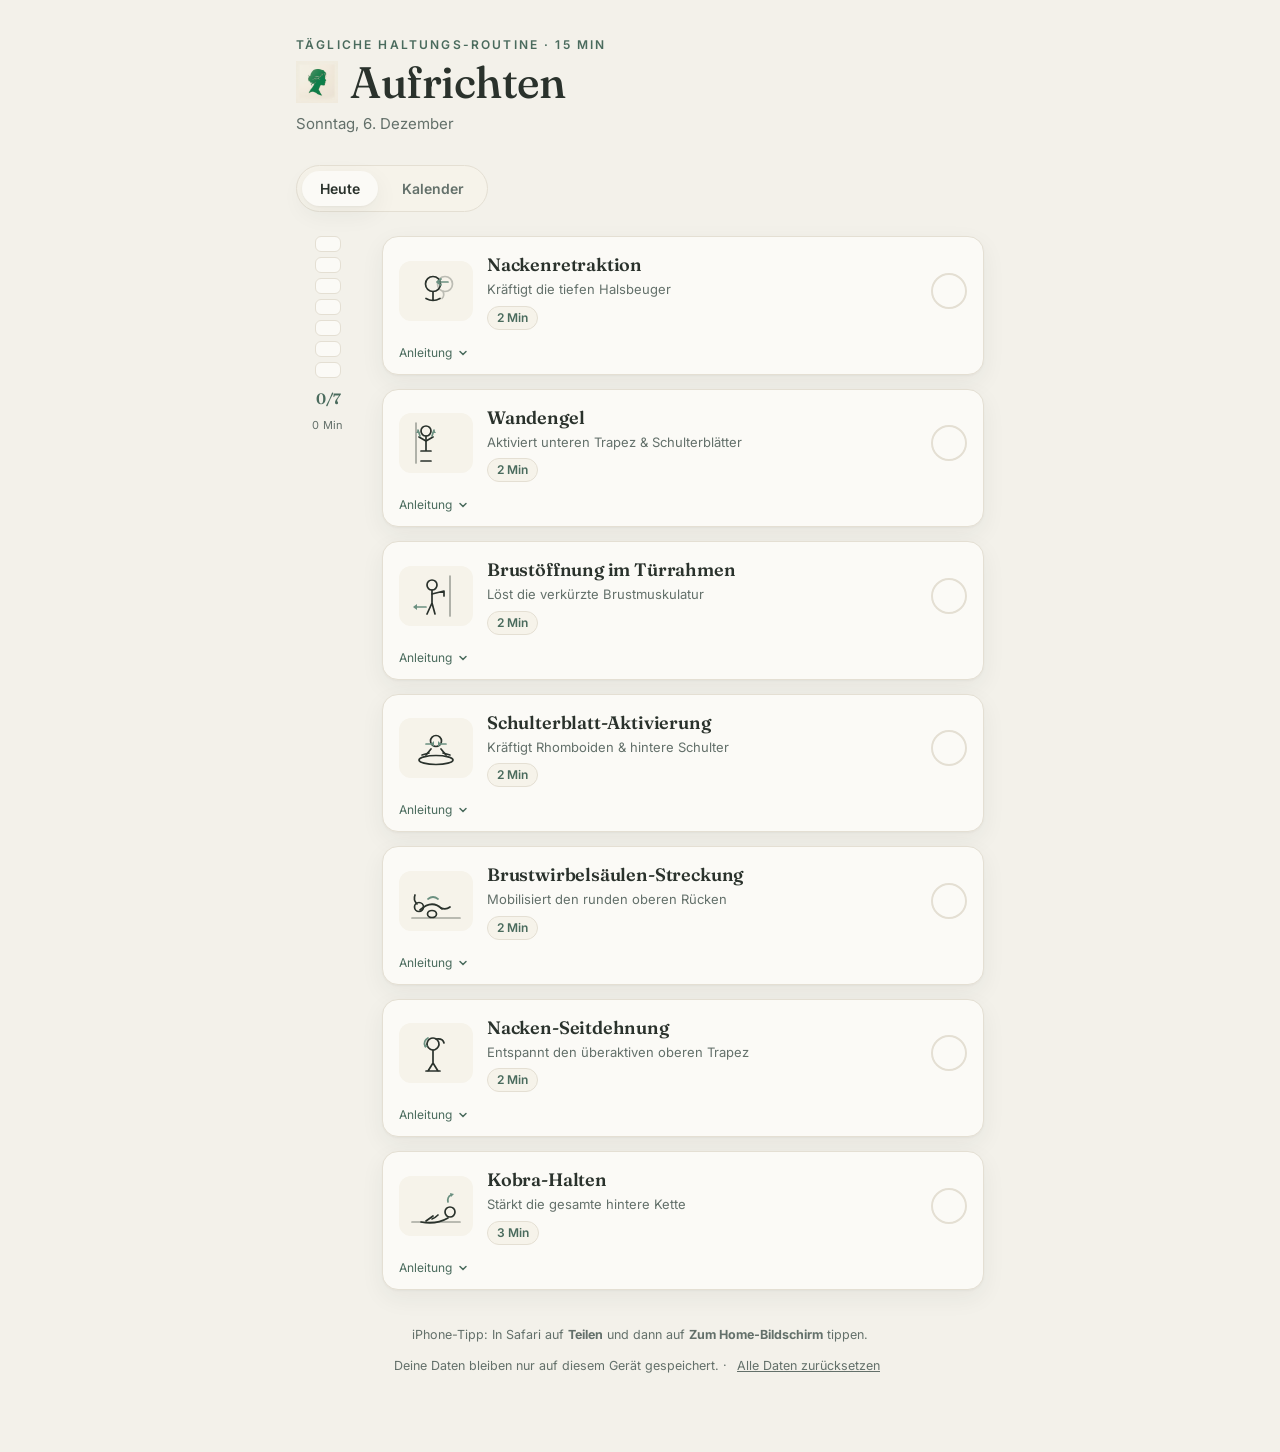
==== index.html @ 33faf6f3 "Remove treatment disclaimer container" ====
<!doctype html>
<html lang="de">
<head>
<meta charset="utf-8" />
<meta name="viewport" content="width=device-width, initial-scale=1, viewport-fit=cover" />
<meta name="theme-color" content="#F3F1EA" />
<meta name="description" content="Eine ruhige tägliche Routine für mehr Haltungsbewusstsein – direkt im Browser und mit lokal gespeichertem Fortschritt." />
<meta name="format-detection" content="telephone=no" />
<meta name="mobile-web-app-capable" content="yes" />
<meta name="apple-mobile-web-app-capable" content="yes" />
<meta name="apple-mobile-web-app-status-bar-style" content="default" />
<meta name="apple-mobile-web-app-title" content="Aufrichten" />
<link rel="apple-touch-icon" sizes="180x180" href="/assets/apple-touch-icon.png" />
<link rel="icon" type="image/png" href="/assets/icon-512.png" />
<link rel="manifest" href="/manifest.webmanifest" />
<title>Aufrichten – Tägliche Haltungs-Routine</title>
<link rel="preconnect" href="https://fonts.googleapis.com">
<link rel="preconnect" href="https://fonts.gstatic.com" crossorigin>
<link href="https://fonts.googleapis.com/css2?family=Fraunces:opsz,wght@9..144,400;9..144,500;9..144,600&family=Inter:wght@400;500;600&display=swap" rel="stylesheet">
<style>
  :root{
    --bg:#F3F1EA;
    --surface:#FBFAF6;
    --surface-2:#F6F3EA;
    --ink:#2A322C;
    --ink-soft:#63706A;
    --line:#E4DFD3;
    --track:#E9E5DA;
    --sage:#6B9080;
    --sage-deep:#4A6B5D;
    --green:#4FA46B;
    --green-soft:#DCECDE;
    --amber:#D99436;
    --amber-soft:#F6E6CE;
    --radius:16px;
    --shadow:0 1px 2px rgba(42,50,44,.04), 0 8px 24px rgba(42,50,44,.06);
  }
  *{box-sizing:border-box}
  html{-webkit-text-size-adjust:100%;text-size-adjust:100%}
  html,body{margin:0;padding:0;overflow-x:hidden}
  body{
    background:var(--bg);
    color:var(--ink);
    font-family:"Inter",system-ui,-apple-system,Segoe UI,Roboto,sans-serif;
    line-height:1.5;
    -webkit-font-smoothing:antialiased;
    -webkit-tap-highlight-color:transparent;
    padding:env(safe-area-inset-top) 0 calc(64px + env(safe-area-inset-bottom));
  }
  button{touch-action:manipulation;-webkit-tap-highlight-color:transparent}
  .wrap{max-width:720px;margin:0 auto;
    padding-left:max(16px, env(safe-area-inset-left));
    padding-right:max(16px, env(safe-area-inset-right))}

  /* Header */
  header{padding:36px 0 8px}
  .brand{display:flex;align-items:center;gap:12px}
  .brand-head{width:42px;height:42px;flex:0 0 auto}
  .eyebrow{
    font-size:12px;letter-spacing:.18em;text-transform:uppercase;
    color:var(--sage-deep);font-weight:600;margin:0 0 6px
  }
  h1{
    font-family:"Fraunces",Georgia,serif;
    font-weight:500;font-size:clamp(30px,6vw,44px);
    line-height:1.02;margin:0;letter-spacing:-.01em
  }
  .today-date{color:var(--ink-soft);margin:8px 0 0;font-size:15px;text-transform:capitalize}

  /* Tabs */
  .tabs{display:flex;gap:6px;margin:22px 0 24px;background:var(--surface-2);
    border:1px solid var(--line);border-radius:999px;padding:5px;width:fit-content}
  .tab{
    border:0;background:transparent;cursor:pointer;
    font-family:inherit;font-size:14px;font-weight:600;color:var(--ink-soft);
    padding:9px 18px;border-radius:999px;transition:background .18s,color .18s
  }
  .tab[aria-selected="true"]{background:var(--surface);color:var(--ink);box-shadow:var(--shadow)}
  .tab:focus-visible{outline:2px solid var(--sage);outline-offset:2px}

  /* ---- Today view ---- */
  .today-grid{display:grid;grid-template-columns:64px 1fr;gap:22px;align-items:start}
  @media(max-width:520px){.today-grid{grid-template-columns:48px 1fr;gap:14px}}

  /* Signature: the spine */
  .spine-col{position:sticky;top:16px;display:flex;flex-direction:column;align-items:center;gap:6px}
  .spine{display:flex;flex-direction:column-reverse;gap:5px}
  .vert{
    width:26px;height:16px;border-radius:6px;
    background:var(--surface);border:1.5px solid var(--line);
    transition:background .3s ease,border-color .3s ease,transform .2s ease
  }
  @media(max-width:520px){.vert{width:20px;height:13px}}
  .vert.on{background:var(--green);border-color:var(--green);transform:scaleX(1.06)}
  .spine-count{font-family:"Fraunces",serif;font-size:15px;color:var(--sage-deep);margin-top:4px;font-weight:600}
  .spine-min{font-size:11px;color:var(--ink-soft);letter-spacing:.02em}

  /* Exercise cards */
  .cards{display:flex;flex-direction:column;gap:14px}
  .card{
    background:var(--surface);border:1px solid var(--line);border-radius:var(--radius);
    box-shadow:var(--shadow);overflow:hidden;transition:border-color .2s,box-shadow .2s
  }
  .card.done{border-color:var(--green);background:linear-gradient(0deg,var(--green-soft),var(--surface) 60%)}
  .card-head{display:flex;gap:14px;align-items:center;padding:14px 16px;cursor:pointer}
  .illo{flex:0 0 auto;width:74px;height:60px;border-radius:12px;background:var(--surface-2);
    display:flex;align-items:center;justify-content:center;padding:6px}
  .illo svg{width:100%;height:100%}
  .card.done .illo{background:#EAF4EC}
  .titles{flex:1 1 auto;min-width:0}
  .ex-name{font-family:"Fraunces",serif;font-weight:600;font-size:18px;margin:0;letter-spacing:-.01em}
  .ex-cue{color:var(--ink-soft);font-size:13px;margin:2px 0 0}
  .ex-dur{display:inline-block;font-size:12px;font-weight:600;color:var(--sage-deep);
    background:var(--surface-2);border:1px solid var(--line);border-radius:999px;padding:2px 9px;margin-top:6px}

  /* Check button */
  .check{
    flex:0 0 auto;width:36px;height:36px;border-radius:50%;
    border:2px solid var(--line);background:var(--surface);cursor:pointer;
    display:flex;align-items:center;justify-content:center;transition:all .18s
  }
  .check:active{transform:scale(.92)}
  .check svg{width:18px;height:18px;stroke:var(--surface);opacity:0;transition:opacity .18s}
  .card.done .check{background:var(--green);border-color:var(--green)}
  .card.done .check svg{opacity:1}
  .check:focus-visible{outline:2px solid var(--sage);outline-offset:3px}

  /* Expandable detail */
  .detail{max-height:0;overflow:hidden;transition:max-height .35s ease}
  .card.open .detail{max-height:640px}
  .steps{margin:0;padding:2px 18px 18px 18px;border-top:1px dashed var(--line)}
  .steps ol{margin:12px 0 0;padding-left:20px;color:var(--ink);font-size:14.5px}
  .steps li{margin:0 0 7px}
  .expand-hint{font-size:12px;color:var(--sage-deep);padding:0 16px 12px;display:flex;align-items:center;gap:5px;cursor:pointer}
  .chev{transition:transform .25s}
  .card.open .chev{transform:rotate(180deg)}

  /* Done banner */
  .done-banner{
    margin-top:22px;text-align:center;padding:22px;border-radius:var(--radius);
    background:var(--green-soft);border:1px solid var(--green);color:var(--sage-deep);
    font-family:"Fraunces",serif;font-size:19px;display:none
  }
  .done-banner.show{display:block}

  /* ---- Calendar ---- */
  .cal-head{display:flex;align-items:center;justify-content:space-between;margin-bottom:16px}
  .cal-title{font-family:"Fraunces",serif;font-size:22px;font-weight:600;text-transform:capitalize}
  .nav-btn{width:40px;height:40px;border-radius:12px;border:1px solid var(--line);background:var(--surface);
    cursor:pointer;font-size:18px;color:var(--ink);display:flex;align-items:center;justify-content:center;transition:background .15s}
  .nav-btn:hover{background:var(--surface-2)}
  .nav-btn:focus-visible{outline:2px solid var(--sage);outline-offset:2px}
  .weekdays,.days{display:grid;grid-template-columns:repeat(7,1fr);gap:7px}
  .weekdays{margin-bottom:7px}
  .wd{text-align:center;font-size:11px;font-weight:600;color:var(--ink-soft);letter-spacing:.04em;text-transform:uppercase}
  .day{aspect-ratio:1;border-radius:12px;border:1px solid var(--line);background:var(--surface);
    display:flex;flex-direction:column;align-items:center;justify-content:center;gap:3px;position:relative}
  .day.empty{border:0;background:transparent}
  .ring{width:58%;max-width:46px;min-width:30px;aspect-ratio:1;border-radius:50%;
    background:conic-gradient(var(--fill,transparent) calc(var(--frac,0)*1turn), var(--track) 0);
    display:flex;align-items:center;justify-content:center;position:relative;transition:background .4s ease}
  .ring::before{content:"";position:absolute;inset:3.5px;border-radius:50%;background:var(--surface)}
  .ring .num{position:relative;z-index:1;font-size:13px;font-weight:600;line-height:1}
  .day .mins{font-size:9px;color:var(--ink-soft);line-height:1}
  .day.today{outline:2px solid var(--sage);outline-offset:1px}
  .day.future .num{color:#C4C0B4}

  /* Stats */
  .stats{display:grid;grid-template-columns:repeat(3,1fr);gap:12px;margin-top:22px}
  .stat{background:var(--surface);border:1px solid var(--line);border-radius:var(--radius);padding:16px;text-align:center;box-shadow:var(--shadow)}
  .stat .big{font-family:"Fraunces",serif;font-size:28px;font-weight:600;line-height:1}
  .stat .lbl{font-size:12px;color:var(--ink-soft);margin-top:5px}
  .legend{display:flex;gap:18px;justify-content:center;margin-top:20px;flex-wrap:wrap;font-size:12.5px;color:var(--ink-soft)}
  .legend span{display:inline-flex;align-items:center;gap:6px}
  .dot{width:12px;height:12px;border-radius:4px;border:1px solid}
  .legend .ms-mark{width:6px;height:6px;border-radius:50%;background:var(--sage-deep);border:0}
  .legend .lring{width:16px;height:16px;border-radius:50%;position:relative;
    background:conic-gradient(var(--fill,transparent) calc(var(--frac,0)*1turn), var(--track) 0)}
  .legend .lring::before{content:"";position:absolute;inset:2.5px;border-radius:50%;background:var(--bg)}

  /* Milestone marker inside a calendar cell */
  .day .ms-dot{position:absolute;top:5px;right:6px;
    width:5px;height:5px;border-radius:50%;background:var(--sage-deep);z-index:2}

  /* Milestone list */
  .ms-wrap{margin-top:28px}
  .ms-title{font-family:"Fraunces",serif;font-size:16px;font-weight:600;letter-spacing:-.01em}
  .ms-sub{font-size:12px;color:var(--ink-soft);margin:2px 0 14px}
  .ms-list{display:flex;flex-direction:column;gap:0}
  .ms-row{display:grid;grid-template-columns:74px 1fr auto;align-items:baseline;gap:12px;
    padding:11px 4px;border-top:1px solid var(--line);font-size:13.5px}
  .ms-row:last-child{border-bottom:1px solid var(--line)}
  .ms-when{font-weight:600;color:var(--sage-deep);font-size:12.5px}
  .ms-label{color:var(--ink)}
  .ms-desc{display:block;color:var(--ink-soft);font-size:12px;margin-top:1px}
  .ms-status{font-size:12px;color:var(--ink-soft);white-space:nowrap}
  .ms-row.reached{opacity:.62}
  .ms-row.reached .ms-status{color:var(--sage-deep)}
  .ms-row.next{background:var(--surface);border-radius:10px;border-top-color:transparent;
    box-shadow:inset 3px 0 0 var(--sage)}
  .ms-row.next + .ms-row{border-top-color:var(--line)}

  /* Footer / reset */
  .foot{margin-top:36px;text-align:center;color:var(--ink-soft);font-size:12.5px}
  .foot-note{max-width:560px;margin:10px auto 0}
  .reset{background:none;border:0;color:var(--ink-soft);text-decoration:underline;cursor:pointer;font-size:12.5px;font-family:inherit}
  .warn{background:var(--amber-soft);border:1px solid var(--amber);color:#8a5a12;padding:12px 16px;border-radius:12px;margin:16px 0;font-size:13.5px;display:none}
  .warn.show{display:block}

  .hidden{display:none}

  /* ---- Phone tuning ---- */
  @media(max-width:600px){
    header{padding:22px 0 4px}
    h1{font-size:34px}
    .brand-head{width:36px;height:36px}
    .tabs{width:100%;margin:18px 0 20px}
    .tab{flex:1 1 0;text-align:center;padding:12px 0;font-size:15px}
    .today-grid{gap:12px}
    .card-head{padding:12px 12px;gap:11px}
    .illo{width:58px;height:52px}
    .ex-name{font-size:16.5px}
    .ex-cue{font-size:12.5px}
    .check{width:40px;height:40px}
    .expand-hint{padding:0 12px 12px}
    .steps{padding:2px 14px 16px 14px}
    .weekdays,.days{gap:5px}
    .wd{font-size:10px}
    .ring .num{font-size:12px}
    .day .mins{font-size:8.5px}
    .cal-title{font-size:19px}
    .nav-btn{width:44px;height:44px}
    .stats{gap:8px}
    .stat{padding:14px 6px}
    .stat .big{font-size:24px}
    .legend{gap:12px 16px;font-size:12px}
    .ms-row{grid-template-columns:60px 1fr auto;gap:8px}
    .ms-when{font-size:12px}
  }

  @media(prefers-reduced-motion:reduce){*{transition:none!important}}
</style>
</head>
<body>
<div class="wrap">
  <header>
    <p class="eyebrow">Tägliche Haltungs-Routine · 15 Min</p>
    <div class="brand"><img class="brand-head" src="/assets/logo-green-head.png" alt="" aria-hidden="true" /><h1>Aufrichten</h1></div>
    <p class="today-date" id="todayDate"></p>
  </header>

  <div id="storageWarn" class="warn">
    Achtung: Dein Browser speichert gerade keine Daten (z.&nbsp;B. privater Modus).
    Deine Fortschritte gehen beim Schließen verloren.
  </div>

  <div class="tabs" role="tablist">
    <button class="tab" role="tab" id="tabToday" aria-selected="true" aria-controls="viewToday">Heute</button>
    <button class="tab" role="tab" id="tabCal" aria-selected="false" aria-controls="viewCal">Kalender</button>
  </div>

  <!-- TODAY -->
  <section id="viewToday" role="tabpanel" aria-labelledby="tabToday">
    <div class="today-grid">
      <div class="spine-col" aria-hidden="true">
        <div class="spine" id="spine"></div>
        <div class="spine-count" id="spineCount">0/7</div>
        <div class="spine-min" id="spineMin">0 Min</div>
      </div>
      <div class="cards" id="cards"></div>
    </div>
    <div class="done-banner" id="doneBanner">Geschafft – alle 7 Übungen erledigt. 🌿</div>
  </section>

  <!-- CALENDAR -->
  <section id="viewCal" role="tabpanel" aria-labelledby="tabCal" class="hidden">
    <div class="cal-head">
      <button class="nav-btn" id="prevMonth" aria-label="Vorheriger Monat">‹</button>
      <div class="cal-title" id="calTitle"></div>
      <button class="nav-btn" id="nextMonth" aria-label="Nächster Monat">›</button>
    </div>
    <div class="weekdays" id="weekdays"></div>
    <div class="days" id="days"></div>

    <div class="legend">
      <span><i class="lring" style="--frac:0"></i> Offen</span>
      <span><i class="lring" style="--frac:.55;--fill:#D4B058"></i> Teilweise</span>
      <span><i class="lring" style="--frac:1;--fill:#5DA16E"></i> Geschafft</span>
      <span><i class="ms-mark"></i> Meilenstein</span>
    </div>

    <div class="ms-wrap">
      <div class="ms-title">Meilensteine</div>
      <div class="ms-sub" id="msSub">Ab deinem ersten Übungstag</div>
      <div class="ms-list" id="msList"></div>
    </div>

    <div class="stats">
      <div class="stat"><div class="big" id="statStreak">0</div><div class="lbl">Tage-Streak</div></div>
      <div class="stat"><div class="big" id="statDays">0</div><div class="lbl">Aktive Tage</div></div>
      <div class="stat"><div class="big" id="statMin">0</div><div class="lbl">Minuten gesamt</div></div>
    </div>
  </section>

  <div class="foot">
    <p class="foot-note">iPhone-Tipp: In Safari auf <strong>Teilen</strong> und dann auf <strong>Zum Home-Bildschirm</strong> tippen.</p>
    <p>Deine Daten bleiben nur auf diesem Gerät gespeichert. ·
    <button class="reset" id="resetBtn">Alle Daten zurücksetzen</button></p>
  </div>
</div>

<script>
(function(){
  "use strict";

  /* ---------- SVG illustrations ---------- */
  const I = {
    line:'stroke="var(--ink)" fill="none" stroke-width="3.4" stroke-linecap="round" stroke-linejoin="round"',
    acc:'stroke="var(--sage)" fill="none" stroke-width="3.4" stroke-linecap="round" stroke-linejoin="round"',
    accF:'fill="var(--sage)"'
  };
  const svgs = {
    chin:`<svg viewBox="0 0 120 96">
      <g ${I.line} opacity="0.28">
        <circle cx="78" cy="34" r="15"/><path d="M74 49 q4 8 -2 14"/>
      </g>
      <g ${I.line}>
        <circle cx="54" cy="34" r="15"/>
        <path d="M54 49 v18 M40 63 q14 8 28 0"/>
      </g>
      <path ${I.acc} d="M84 30 h-20"/><path ${I.acc} d="M70 24 l-8 6 8 6"/>
    </svg>`,
    wall:`<svg viewBox="0 0 120 96">
      <line x1="20" y1="8" x2="20" y2="88" ${I.line} opacity="0.4"/>
      <g ${I.line}>
        <circle cx="40" cy="24" r="10"/>
        <path d="M40 34 v30 M30 84 h20 M30 64 h20"/>
        <path d="M40 44 l-14 -8 M40 44 l14 -8"/>
      </g>
      <path ${I.acc} d="M28 34 l-4 -12 M52 34 l4 -12"/>
      <path ${I.accF} d="M24 22 l-4 6 h8 z"/><path ${I.accF} d="M56 22 l4 6 h-8 z"/>
    </svg>`,
    chest:`<svg viewBox="0 0 120 96">
      <line x1="88" y1="8" x2="88" y2="88" ${I.line} opacity="0.4"/>
      <g ${I.line}>
        <circle cx="52" cy="26" r="10"/>
        <path d="M52 36 v26 M52 62 l-10 22 M52 62 l6 22"/>
        <path d="M52 44 l24 -6 M76 38 v10"/>
      </g>
      <path ${I.acc} d="M40 70 h-18"/><path ${I.accF} d="M22 64 l-8 6 8 6 z"/>
    </svg>`,
    scap:`<svg viewBox="0 0 120 96">
      <g ${I.line}>
        <ellipse cx="60" cy="72" rx="34" ry="9"/>
        <circle cx="60" cy="34" r="11"/>
        <path d="M46 58 l-14 4 M74 58 l14 4"/>
        <path d="M50 50 l-10 12 M70 50 l10 12"/>
      </g>
      <path ${I.acc} d="M40 40 h14 M80 40 h-14"/>
      <path ${I.accF} d="M56 34 l-6 6 6 6 z"/><path ${I.accF} d="M64 34 l6 6 -6 6 z"/>
    </svg>`,
    tspine:`<svg viewBox="0 0 120 96">
      <line x1="12" y1="82" x2="108" y2="82" ${I.line} opacity="0.4"/>
      <ellipse cx="52" cy="74" rx="9" ry="7" ${I.line}/>
      <g ${I.line}>
        <path d="M28 66 q24 -22 44 -2"/>
        <circle cx="26" cy="60" r="9"/>
        <path d="M22 54 q-8 -8 -4 -18"/>
        <path d="M70 62 q10 4 18 -2"/>
      </g>
      <path ${I.acc} d="M44 44 q10 -8 20 0"/>
    </svg>`,
    trap:`<svg viewBox="0 0 120 96">
      <g ${I.line}>
        <circle cx="54" cy="30" r="12" transform="rotate(-18 54 30)"/>
        <path d="M54 42 v26 M40 84 h28 M54 68 l-10 16 M54 68 l10 16"/>
        <path d="M60 20 q14 -2 16 8"/>
      </g>
      <path ${I.acc} d="M44 18 q-10 6 -6 16"/>
      <path ${I.accF} d="M36 30 l2 8 6 -4 z"/>
    </svg>`,
    cobra:`<svg viewBox="0 0 120 96">
      <line x1="12" y1="80" x2="108" y2="80" ${I.line} opacity="0.4"/>
      <g ${I.line}>
        <path d="M30 80 q30 6 54 -8"/>
        <circle cx="88" cy="60" r="10"/>
        <path d="M52 74 q6 -2 12 -8"/>
        <path d="M40 78 l14 -10"/>
      </g>
      <path ${I.acc} d="M84 40 q-2 -10 6 -14"/>
      <path ${I.accF} d="M96 24 l-8 -2 2 8 z"/>
    </svg>`
  };

  /* ---------- Exercises ---------- */
  const EXERCISES = [
    { id:'chin', name:'Nackenretraktion', dur:2, cue:'Kräftigt die tiefen Halsbeuger',
      steps:['Sitz oder steh aufrecht, Blick geradeaus.',
             'Zieh das Kinn gerade nach hinten – als würdest du bewusst ein Doppelkinn machen. Nicht nach unten nicken.',
             '5 Sekunden halten, dann locker lassen. 10 Wiederholungen.'] },
    { id:'wall', name:'Wandengel', dur:2, cue:'Aktiviert unteren Trapez & Schulterblätter',
      steps:['Rücken, Kopf und Gesäß an die Wand, Füße etwas davor.',
             'Arme an die Wand in ein „W" (Ellbogen unten).',
             'Langsam nach oben zu einem „Y" schieben, Handrücken bleibt an der Wand, dann zurück.',
             '10 langsame Wiederholungen.'] },
    { id:'chest', name:'Brustöffnung im Türrahmen', dur:2, cue:'Löst die verkürzte Brustmuskulatur',
      steps:['In einen Türrahmen stellen, Unterarme an den Rahmen (Ellbogen ca. 90°).',
             'Kleiner Schritt nach vorne, bis du die Dehnung in der Brust spürst.',
             '30–45 Sekunden ruhig halten, 2× wiederholen.'] },
    { id:'scap', name:'Schulterblatt-Aktivierung', dur:2, cue:'Kräftigt Rhomboiden & hintere Schulter',
      steps:['Auf den Bauch legen, Stirn zum Boden, Arme im „W" neben dem Körper.',
             'Schulterblätter zusammenziehen und die Arme leicht vom Boden heben.',
             '3 Sekunden halten, 10 Wiederholungen.'] },
    { id:'tspine', name:'Brustwirbelsäulen-Streckung', dur:2, cue:'Mobilisiert den runden oberen Rücken',
      steps:['Ein Handtuch fest zusammenrollen und quer unter den oberen Rücken legen.',
             'Rücklings darüberlegen, Hände hinter dem Kopf, den oberen Rücken sanft über die Rolle strecken.',
             'Ruhig atmen, 1–2 Minuten.'] },
    { id:'trap', name:'Nacken-Seitdehnung', dur:2, cue:'Entspannt den überaktiven oberen Trapez',
      steps:['Aufrecht sitzen. Kopf langsam zur rechten Schulter neigen.',
             'Rechte Hand leicht auf den Kopf legen, ohne zu ziehen. 30 Sek halten.',
             'Seite wechseln.'] },
    { id:'cobra', name:'Kobra-Halten', dur:3, cue:'Stärkt die gesamte hintere Kette',
      steps:['Auf den Bauch legen, Arme neben dem Körper, Handflächen nach unten.',
             'Brust und Kopf leicht anheben, Daumen nach oben drehen, Schulterblätter zusammenziehen.',
             '10 Sek halten, 5–8 Wiederholungen.'] }
  ];
  const TOTAL = EXERCISES.length;
  const TOTAL_MIN = EXERCISES.reduce((s,e)=>s+e.dur,0);
  const KEY = 'aufrichten-tracker-v1';

  /* ---------- Storage ---------- */
  let storageOK = true;
  function loadAll(){
    try{
      const raw = localStorage.getItem(KEY);
      return raw ? JSON.parse(raw) : {};
    }catch(e){ storageOK = false; return {}; }
  }
  function saveAll(data){
    try{ localStorage.setItem(KEY, JSON.stringify(data)); }
    catch(e){ storageOK = false; document.getElementById('storageWarn').classList.add('show'); }
  }
  // probe storage availability up front
  try{ localStorage.setItem('__t','1'); localStorage.removeItem('__t'); }
  catch(e){ storageOK = false; }

  let store = loadAll();
  if(!storageOK) document.getElementById('storageWarn').classList.add('show');

  /* ---------- Date helpers ---------- */
  function keyOf(d){
    return d.getFullYear()+'-'+String(d.getMonth()+1).padStart(2,'0')+'-'+String(d.getDate()).padStart(2,'0');
  }
  const TODAY = new Date();
  const TODAY_KEY = keyOf(TODAY);
  const MONTHS = ['Januar','Februar','März','April','Mai','Juni','Juli','August','September','Oktober','November','Dezember'];
  const WDAYS = ['Mo','Di','Mi','Do','Fr','Sa','So'];

  function checkedFor(k){ return (store[k] && store[k].checked) || []; }
  function minutesFor(k){
    return checkedFor(k).reduce((s,id)=>{
      const e = EXERCISES.find(x=>x.id===id); return s + (e?e.dur:0);
    },0);
  }
  function statusFor(k){
    const n = checkedFor(k).length;
    if(n===0) return 'none';
    if(n>=TOTAL) return 'full';
    return 'partial';
  }

  /* ---------- Today view ---------- */
  const cardsEl = document.getElementById('cards');
  const spineEl = document.getElementById('spine');
  const tick = '<svg viewBox="0 0 24 24" fill="none" stroke-width="3" stroke-linecap="round" stroke-linejoin="round"><path d="M5 13l4 4L19 7"/></svg>';

  function buildToday(){
    // date label
    const opts = {weekday:'long', day:'numeric', month:'long'};
    document.getElementById('todayDate').textContent = TODAY.toLocaleDateString('de-DE', opts);

    // spine
    spineEl.innerHTML = '';
    for(let i=0;i<TOTAL;i++){
      const v = document.createElement('div'); v.className='vert'; v.dataset.i=i; spineEl.appendChild(v);
    }
    // cards
    cardsEl.innerHTML = '';
    EXERCISES.forEach((e,idx)=>{
      const done = checkedFor(TODAY_KEY).includes(e.id);
      const card = document.createElement('div');
      card.className = 'card'+(done?' done':'');
      card.innerHTML =
        '<div class="card-head">'+
          '<div class="illo">'+svgs[e.id]+'</div>'+
          '<div class="titles">'+
            '<p class="ex-name">'+e.name+'</p>'+
            '<p class="ex-cue">'+e.cue+'</p>'+
            '<span class="ex-dur">'+e.dur+' Min</span>'+
          '</div>'+
          '<button class="check" role="checkbox" aria-checked="'+done+'" aria-label="'+e.name+' erledigt">'+tick+'</button>'+
        '</div>'+
        '<div class="expand-hint">Anleitung <svg class="chev" width="12" height="12" viewBox="0 0 24 24" fill="none" stroke="var(--sage-deep)" stroke-width="3" stroke-linecap="round"><path d="M6 9l6 6 6-6"/></svg></div>'+
        '<div class="detail"><div class="steps"><ol>'+e.steps.map(s=>'<li>'+s+'</li>').join('')+'</ol></div></div>';

      // toggle done
      const btn = card.querySelector('.check');
      btn.addEventListener('click', (ev)=>{ ev.stopPropagation(); toggle(e.id); });
      // expand
      const hint = card.querySelector('.expand-hint');
      const head = card.querySelector('.card-head .titles');
      hint.addEventListener('click', ()=>card.classList.toggle('open'));
      head.addEventListener('click', ()=>card.classList.toggle('open'));

      cardsEl.appendChild(card);
    });
    refreshSpine();
  }

  function refreshSpine(){
    const n = checkedFor(TODAY_KEY).length;
    [...spineEl.children].forEach((v,i)=>v.classList.toggle('on', i<n));
    document.getElementById('spineCount').textContent = n+'/'+TOTAL;
    document.getElementById('spineMin').textContent = minutesFor(TODAY_KEY)+' Min';
    document.getElementById('doneBanner').classList.toggle('show', n>=TOTAL);
  }

  function toggle(id){
    const arr = checkedFor(TODAY_KEY).slice();
    const i = arr.indexOf(id);
    if(i>=0) arr.splice(i,1); else arr.push(id);
    store[TODAY_KEY] = { checked: arr };
    if(arr.length===0) delete store[TODAY_KEY];
    saveAll(store);
    // update the one card + spine without full rebuild
    const idx = EXERCISES.findIndex(x=>x.id===id);
    const card = cardsEl.children[idx];
    const nowDone = arr.includes(id);
    card.classList.toggle('done', nowDone);
    card.querySelector('.check').setAttribute('aria-checked', nowDone);
    refreshSpine();
  }

  /* ---------- Calendar view ---------- */
  let viewYear = TODAY.getFullYear();
  let viewMonth = TODAY.getMonth();

  const wdEl = document.getElementById('weekdays');
  WDAYS.forEach(w=>{ const d=document.createElement('div'); d.className='wd'; d.textContent=w; wdEl.appendChild(d); });

  /* ---------- Milestones ---------- */
  const MILESTONES = [
    { day:7,  when:'1 Woche',  label:'Routine kennenlernen', desc:'Sieben Tage bewusst bewegt' },
    { day:14, when:'2 Wochen', label:'Regelmäßigkeit stärken', desc:'Die Routine wird vertrauter' },
    { day:28, when:'4 Wochen', label:'Bewegung bewusster', desc:'Vier Wochen aufmerksam drangeblieben' },
    { day:42, when:'6 Wochen', label:'Routine festigen', desc:'Übungen sicherer und ruhiger ausführen' },
    { day:90, when:'3 Monate', label:'Dranbleiben', desc:'Drei Monate Zeit für die eigene Haltung' }
  ];
  const TODAY0 = new Date(TODAY.getFullYear(), TODAY.getMonth(), TODAY.getDate());
  let msStarted = false;

  function startDay(){
    const keys = Object.keys(store).filter(k=>checkedFor(k).length>0).sort();
    if(keys.length){ msStarted = true; const p = keys[0].split('-'); return new Date(+p[0], +p[1]-1, +p[2]); }
    msStarted = false; return new Date(TODAY0);
  }
  function milestoneDate(m){ const d = new Date(startDay()); d.setDate(d.getDate()+m.day-1); return d; }
  function milestoneMap(){
    const map = {};
    MILESTONES.forEach(m=>{ map[keyOf(milestoneDate(m))] = m; });
    return map;
  }

  // progress ring colour: grey -> yellow -> green, muted to match the palette
  function fillColor(frac){
    const grey=[168,172,160], yellow=[212,176,88], green=[93,161,110];
    const mix=(a,b,t)=>'rgb('+Math.round(a[0]+(b[0]-a[0])*t)+','+Math.round(a[1]+(b[1]-a[1])*t)+','+Math.round(a[2]+(b[2]-a[2])*t)+')';
    if(frac<=0) return 'transparent';
    if(frac<=0.5) return mix(grey,yellow,frac/0.5);
    return mix(yellow,green,(frac-0.5)/0.5);
  }

  function buildCalendar(){
    document.getElementById('calTitle').textContent = MONTHS[viewMonth]+' '+viewYear;
    const daysEl = document.getElementById('days');
    daysEl.innerHTML = '';
    const first = new Date(viewYear, viewMonth, 1);
    let lead = (first.getDay()+6)%7; // Monday = 0
    const dim = new Date(viewYear, viewMonth+1, 0).getDate();
    const msMap = milestoneMap();
    for(let i=0;i<lead;i++){ const c=document.createElement('div'); c.className='day empty'; daysEl.appendChild(c); }
    for(let d=1; d<=dim; d++){
      const date = new Date(viewYear, viewMonth, d);
      const k = keyOf(date);
      const isFuture = date > TODAY && k!==TODAY_KEY;
      const ms = msMap[k];
      const done = checkedFor(k).length;
      const frac = done/TOTAL;
      const mins = minutesFor(k);
      const cell = document.createElement('div');
      cell.className = 'day'+(k===TODAY_KEY?' today':'')+(isFuture?' future':'');
      const ringStyle = 'style="--frac:'+frac+(frac>0?';--fill:'+fillColor(frac):'')+'"';
      cell.innerHTML =
        (ms?'<span class="ms-dot"></span>':'')+
        '<div class="ring" '+ringStyle+'><span class="num">'+d+'</span></div>'+
        (mins?'<span class="mins">'+mins+'′</span>':'');
      if(ms) cell.title = ms.when+' · '+ms.label;
      daysEl.appendChild(cell);
    }
    buildMilestones();
    buildStats();
  }

  function buildMilestones(){
    const listEl = document.getElementById('msList');
    listEl.innerHTML = '';
    let nextMarked = false;
    MILESTONES.forEach(m=>{
      const d = milestoneDate(m);
      const diff = Math.round((d - TODAY0)/86400000);
      const reached = diff <= 0;
      let status, cls = '';
      if(reached){
        cls = 'reached';
        status = '✓ '+d.toLocaleDateString('de-DE',{day:'numeric',month:'short'});
      } else {
        status = diff===1 ? 'morgen' : 'in '+diff+' Tagen';
        if(!nextMarked){ cls = 'next'; nextMarked = true; }
      }
      const row = document.createElement('div');
      row.className = 'ms-row'+(cls?' '+cls:'');
      row.innerHTML =
        '<span class="ms-when">'+m.when+'</span>'+
        '<span class="ms-label">'+m.label+'<span class="ms-desc">'+m.desc+'</span></span>'+
        '<span class="ms-status">'+status+'</span>';
      listEl.appendChild(row);
    });
    document.getElementById('msSub').textContent = msStarted
      ? 'Ab deinem ersten Übungstag'
      : 'Vorschau – zählt ab deinem ersten Übungstag';
  }

  function buildStats(){
    const keys = Object.keys(store).filter(k=>checkedFor(k).length>0);
    const activeDays = keys.length;
    const totalMin = keys.reduce((s,k)=>s+minutesFor(k),0);
    // current streak: consecutive days up to today with >=1 checked
    let streak = 0;
    let cur = new Date(TODAY);
    // if today has nothing, start counting from yesterday
    if(checkedFor(keyOf(cur)).length===0) cur.setDate(cur.getDate()-1);
    while(checkedFor(keyOf(cur)).length>0){ streak++; cur.setDate(cur.getDate()-1); }
    document.getElementById('statStreak').textContent = streak;
    document.getElementById('statDays').textContent = activeDays;
    document.getElementById('statMin').textContent = totalMin;
  }

  document.getElementById('prevMonth').addEventListener('click', ()=>{
    viewMonth--; if(viewMonth<0){viewMonth=11;viewYear--;} buildCalendar();
  });
  document.getElementById('nextMonth').addEventListener('click', ()=>{
    viewMonth++; if(viewMonth>11){viewMonth=0;viewYear++;} buildCalendar();
  });

  /* ---------- Tabs ---------- */
  const tabToday = document.getElementById('tabToday');
  const tabCal = document.getElementById('tabCal');
  const viewTodayEl = document.getElementById('viewToday');
  const viewCalEl = document.getElementById('viewCal');
  function selectTab(which){
    const t = which==='today';
    tabToday.setAttribute('aria-selected', t);
    tabCal.setAttribute('aria-selected', !t);
    viewTodayEl.classList.toggle('hidden', !t);
    viewCalEl.classList.toggle('hidden', t);
    if(!t){ viewYear=TODAY.getFullYear(); viewMonth=TODAY.getMonth(); buildCalendar(); }
  }
  tabToday.addEventListener('click', ()=>selectTab('today'));
  tabCal.addEventListener('click', ()=>selectTab('cal'));

  /* ---------- Reset ---------- */
  document.getElementById('resetBtn').addEventListener('click', ()=>{
    if(confirm('Wirklich alle gespeicherten Fortschritte löschen? Das kann nicht rückgängig gemacht werden.')){
      store = {}; saveAll(store);
      buildToday();
      if(!viewCalEl.classList.contains('hidden')) buildCalendar();
    }
  });

  /* ---------- Init ---------- */
  buildToday();
})();
</script>
</body>
</html>
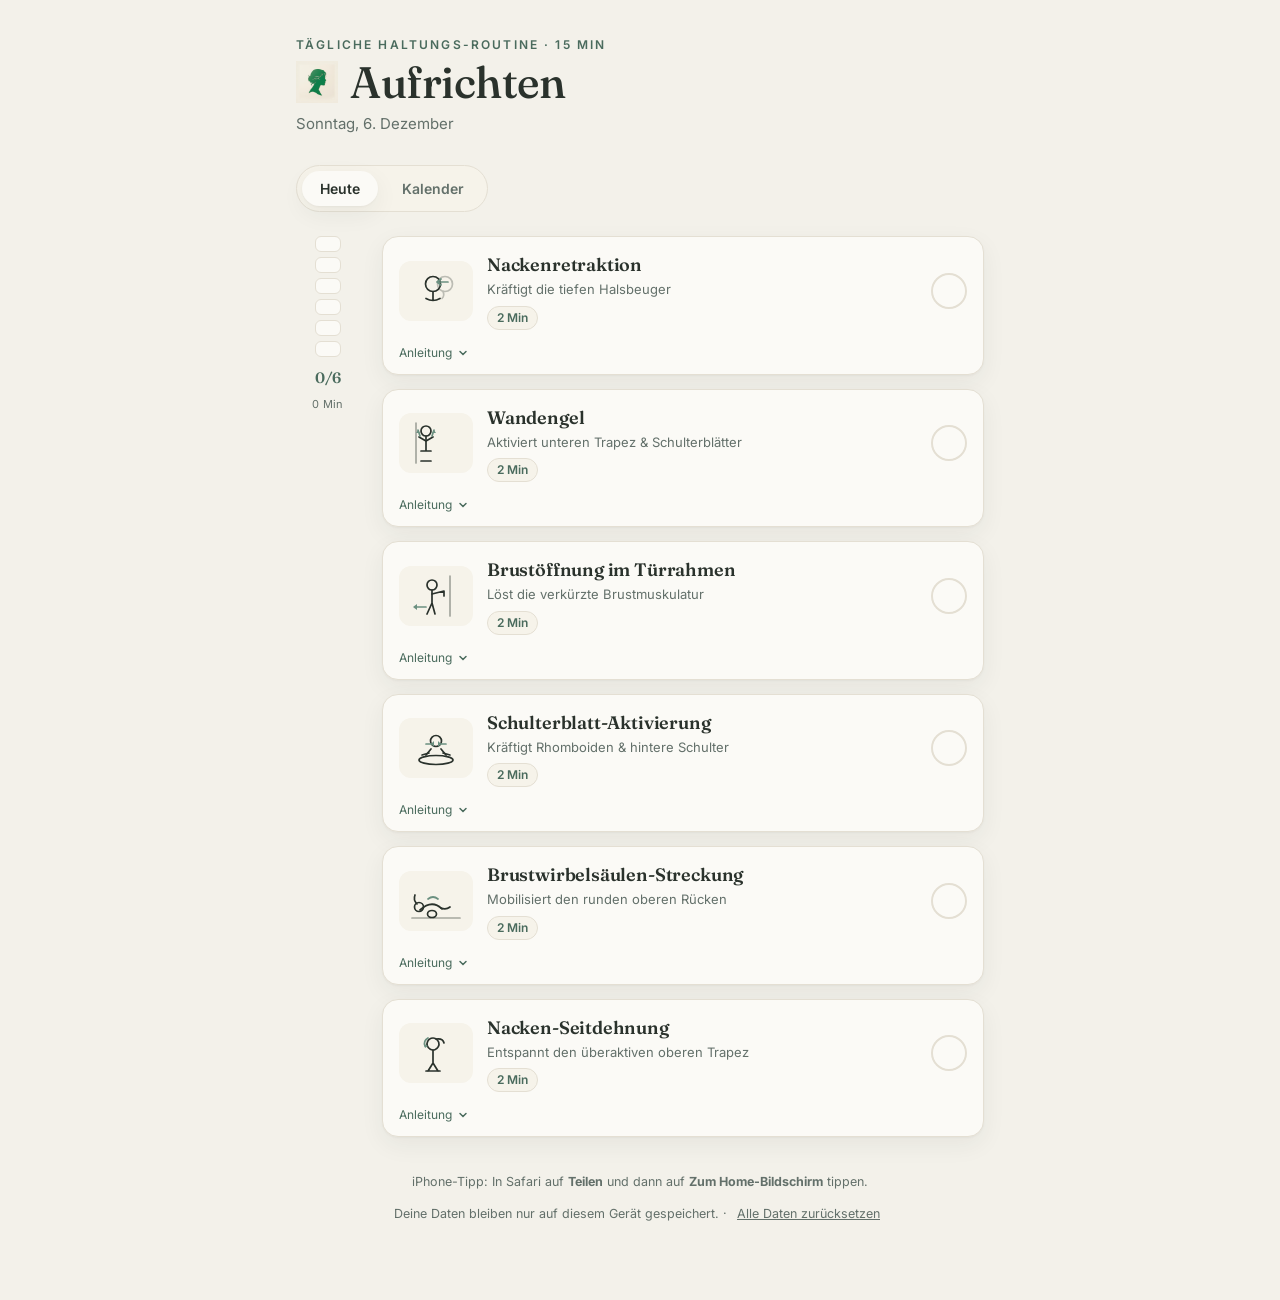
==== commit f2891459: "Remove cobra exercise" ====
--- a/index.html
+++ b/index.html
@@ -264,12 +264,12 @@
     <div class="today-grid">
       <div class="spine-col" aria-hidden="true">
         <div class="spine" id="spine"></div>
-        <div class="spine-count" id="spineCount">0/7</div>
+        <div class="spine-count" id="spineCount">0/6</div>
         <div class="spine-min" id="spineMin">0 Min</div>
       </div>
       <div class="cards" id="cards"></div>
     </div>
-    <div class="done-banner" id="doneBanner">Geschafft – alle 7 Übungen erledigt. 🌿</div>
+    <div class="done-banner" id="doneBanner">Geschafft – alle 6 Übungen erledigt. 🌿</div>
   </section>
 
   <!-- CALENDAR -->
@@ -378,17 +378,6 @@
       </g>
       <path ${I.acc} d="M44 18 q-10 6 -6 16"/>
       <path ${I.accF} d="M36 30 l2 8 6 -4 z"/>
-    </svg>`,
-    cobra:`<svg viewBox="0 0 120 96">
-      <line x1="12" y1="80" x2="108" y2="80" ${I.line} opacity="0.4"/>
-      <g ${I.line}>
-        <path d="M30 80 q30 6 54 -8"/>
-        <circle cx="88" cy="60" r="10"/>
-        <path d="M52 74 q6 -2 12 -8"/>
-        <path d="M40 78 l14 -10"/>
-      </g>
-      <path ${I.acc} d="M84 40 q-2 -10 6 -14"/>
-      <path ${I.accF} d="M96 24 l-8 -2 2 8 z"/>
     </svg>`
   };
 
@@ -418,11 +407,7 @@
     { id:'trap', name:'Nacken-Seitdehnung', dur:2, cue:'Entspannt den überaktiven oberen Trapez',
       steps:['Aufrecht sitzen. Kopf langsam zur rechten Schulter neigen.',
              'Rechte Hand leicht auf den Kopf legen, ohne zu ziehen. 30 Sek halten.',
-             'Seite wechseln.'] },
-    { id:'cobra', name:'Kobra-Halten', dur:3, cue:'Stärkt die gesamte hintere Kette',
-      steps:['Auf den Bauch legen, Arme neben dem Körper, Handflächen nach unten.',
-             'Brust und Kopf leicht anheben, Daumen nach oben drehen, Schulterblätter zusammenziehen.',
-             '10 Sek halten, 5–8 Wiederholungen.'] }
+             'Seite wechseln.'] }
   ];
   const TOTAL = EXERCISES.length;
   const TOTAL_MIN = EXERCISES.reduce((s,e)=>s+e.dur,0);
@@ -456,7 +441,10 @@
   const MONTHS = ['Januar','Februar','März','April','Mai','Juni','Juli','August','September','Oktober','November','Dezember'];
   const WDAYS = ['Mo','Di','Mi','Do','Fr','Sa','So'];
 
-  function checkedFor(k){ return (store[k] && store[k].checked) || []; }
+  function checkedFor(k){
+    const saved = (store[k] && store[k].checked) || [];
+    return saved.filter(id=>EXERCISES.some(e=>e.id===id));
+  }
   function minutesFor(k){
     return checkedFor(k).reduce((s,id)=>{
       const e = EXERCISES.find(x=>x.id===id); return s + (e?e.dur:0);
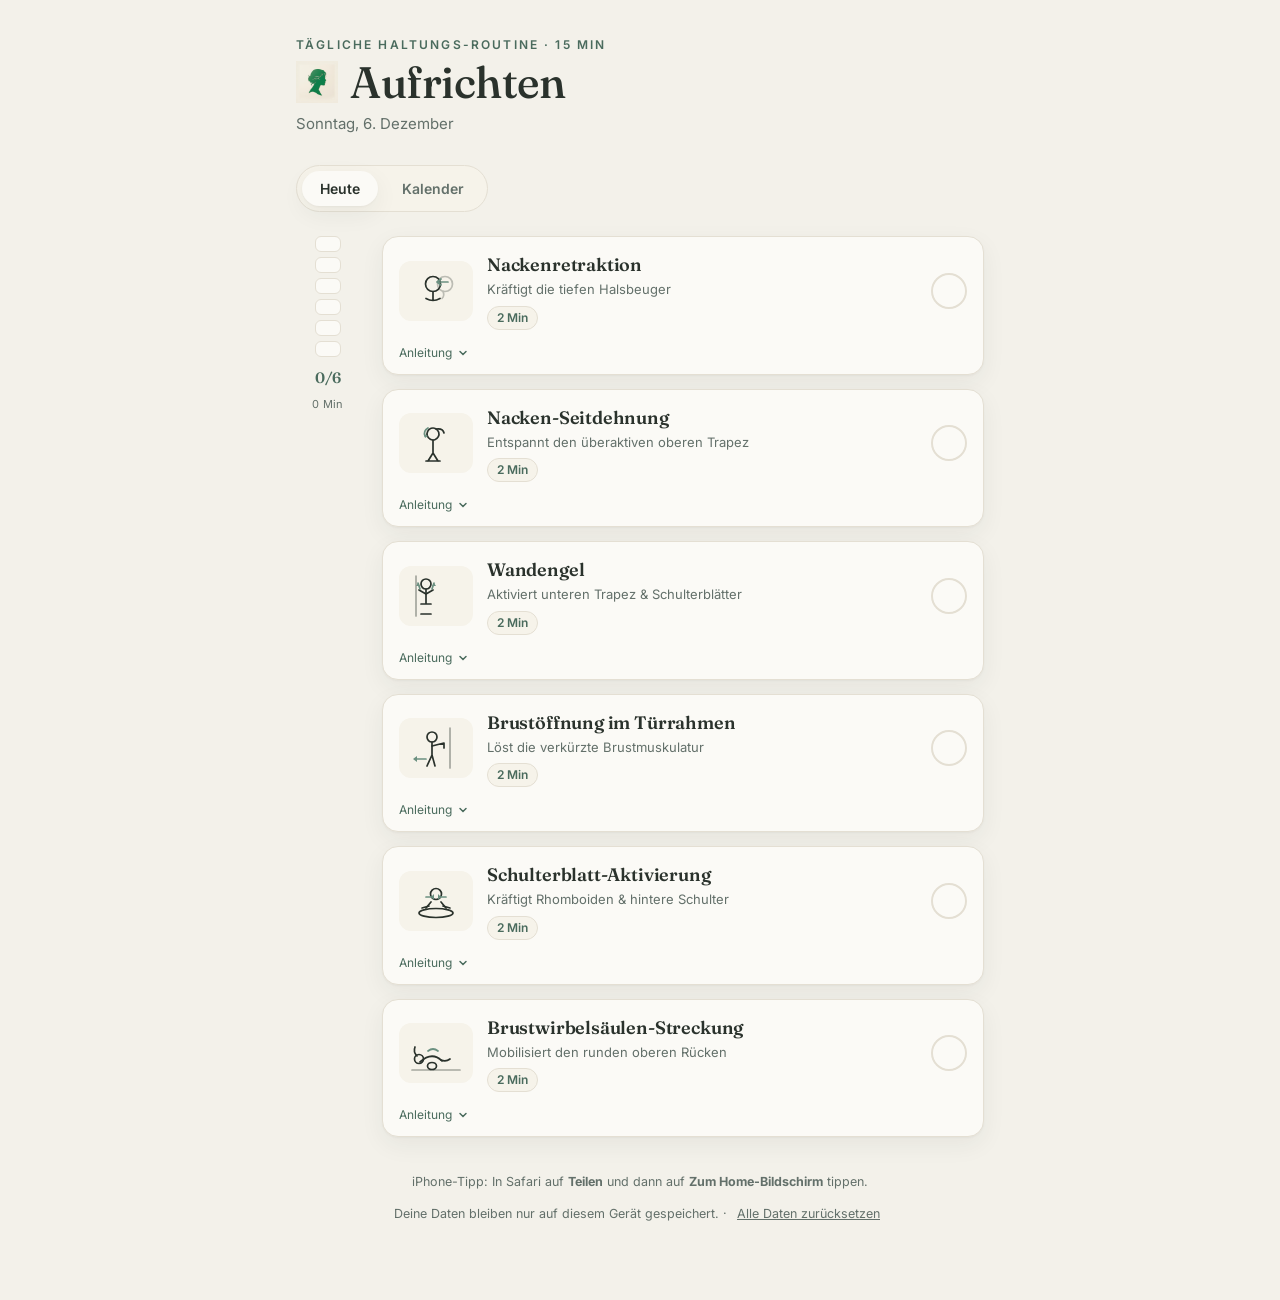
==== commit 4272ab61: "Move neck side stretch to second" ====
--- a/index.html
+++ b/index.html
@@ -387,6 +387,10 @@
       steps:['Sitz oder steh aufrecht, Blick geradeaus.',
              'Zieh das Kinn gerade nach hinten – als würdest du bewusst ein Doppelkinn machen. Nicht nach unten nicken.',
              '5 Sekunden halten, dann locker lassen. 10 Wiederholungen.'] },
+    { id:'trap', name:'Nacken-Seitdehnung', dur:2, cue:'Entspannt den überaktiven oberen Trapez',
+      steps:['Aufrecht sitzen. Kopf langsam zur rechten Schulter neigen.',
+             'Rechte Hand leicht auf den Kopf legen, ohne zu ziehen. 30 Sek halten.',
+             'Seite wechseln.'] },
     { id:'wall', name:'Wandengel', dur:2, cue:'Aktiviert unteren Trapez & Schulterblätter',
       steps:['Rücken, Kopf und Gesäß an die Wand, Füße etwas davor.',
              'Arme an die Wand in ein „W" (Ellbogen unten).',
@@ -404,10 +408,6 @@
       steps:['Ein Handtuch fest zusammenrollen und quer unter den oberen Rücken legen.',
              'Rücklings darüberlegen, Hände hinter dem Kopf, den oberen Rücken sanft über die Rolle strecken.',
              'Ruhig atmen, 1–2 Minuten.'] },
-    { id:'trap', name:'Nacken-Seitdehnung', dur:2, cue:'Entspannt den überaktiven oberen Trapez',
-      steps:['Aufrecht sitzen. Kopf langsam zur rechten Schulter neigen.',
-             'Rechte Hand leicht auf den Kopf legen, ohne zu ziehen. 30 Sek halten.',
-             'Seite wechseln.'] }
   ];
   const TOTAL = EXERCISES.length;
   const TOTAL_MIN = EXERCISES.reduce((s,e)=>s+e.dur,0);
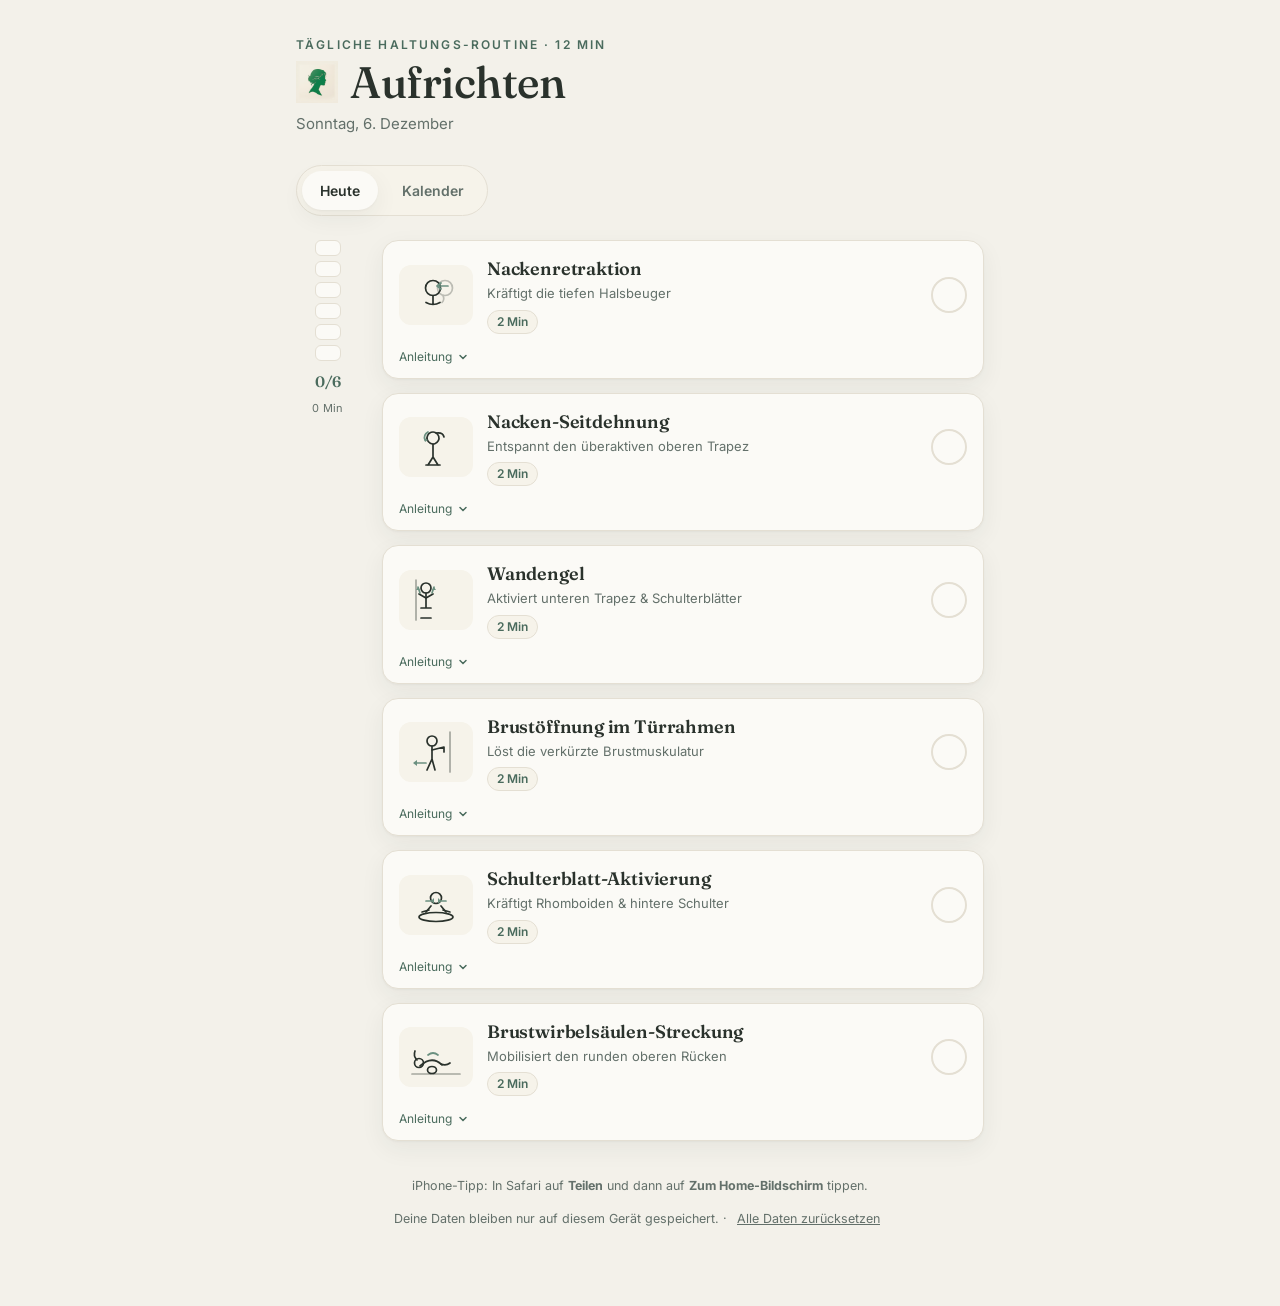
==== commit 8d13c701: "Refactor posture app into maintainable frontend files" ====
--- a/index.html
+++ b/index.html
@@ -1,683 +1,214 @@
 <!doctype html>
 <html lang="de">
-<head>
-<meta charset="utf-8" />
-<meta name="viewport" content="width=device-width, initial-scale=1, viewport-fit=cover" />
-<meta name="theme-color" content="#F3F1EA" />
-<meta name="description" content="Eine ruhige tägliche Routine für mehr Haltungsbewusstsein – direkt im Browser und mit lokal gespeichertem Fortschritt." />
-<meta name="format-detection" content="telephone=no" />
-<meta name="mobile-web-app-capable" content="yes" />
-<meta name="apple-mobile-web-app-capable" content="yes" />
-<meta name="apple-mobile-web-app-status-bar-style" content="default" />
-<meta name="apple-mobile-web-app-title" content="Aufrichten" />
-<link rel="apple-touch-icon" sizes="180x180" href="/assets/apple-touch-icon.png" />
-<link rel="icon" type="image/png" href="/assets/icon-512.png" />
-<link rel="manifest" href="/manifest.webmanifest" />
-<title>Aufrichten – Tägliche Haltungs-Routine</title>
-<link rel="preconnect" href="https://fonts.googleapis.com">
-<link rel="preconnect" href="https://fonts.gstatic.com" crossorigin>
-<link href="https://fonts.googleapis.com/css2?family=Fraunces:opsz,wght@9..144,400;9..144,500;9..144,600&family=Inter:wght@400;500;600&display=swap" rel="stylesheet">
-<style>
-  :root{
-    --bg:#F3F1EA;
-    --surface:#FBFAF6;
-    --surface-2:#F6F3EA;
-    --ink:#2A322C;
-    --ink-soft:#63706A;
-    --line:#E4DFD3;
-    --track:#E9E5DA;
-    --sage:#6B9080;
-    --sage-deep:#4A6B5D;
-    --green:#4FA46B;
-    --green-soft:#DCECDE;
-    --amber:#D99436;
-    --amber-soft:#F6E6CE;
-    --radius:16px;
-    --shadow:0 1px 2px rgba(42,50,44,.04), 0 8px 24px rgba(42,50,44,.06);
-  }
-  *{box-sizing:border-box}
-  html{-webkit-text-size-adjust:100%;text-size-adjust:100%}
-  html,body{margin:0;padding:0;overflow-x:hidden}
-  body{
-    background:var(--bg);
-    color:var(--ink);
-    font-family:"Inter",system-ui,-apple-system,Segoe UI,Roboto,sans-serif;
-    line-height:1.5;
-    -webkit-font-smoothing:antialiased;
-    -webkit-tap-highlight-color:transparent;
-    padding:env(safe-area-inset-top) 0 calc(64px + env(safe-area-inset-bottom));
-  }
-  button{touch-action:manipulation;-webkit-tap-highlight-color:transparent}
-  .wrap{max-width:720px;margin:0 auto;
-    padding-left:max(16px, env(safe-area-inset-left));
-    padding-right:max(16px, env(safe-area-inset-right))}
-
-  /* Header */
-  header{padding:36px 0 8px}
-  .brand{display:flex;align-items:center;gap:12px}
-  .brand-head{width:42px;height:42px;flex:0 0 auto}
-  .eyebrow{
-    font-size:12px;letter-spacing:.18em;text-transform:uppercase;
-    color:var(--sage-deep);font-weight:600;margin:0 0 6px
-  }
-  h1{
-    font-family:"Fraunces",Georgia,serif;
-    font-weight:500;font-size:clamp(30px,6vw,44px);
-    line-height:1.02;margin:0;letter-spacing:-.01em
-  }
-  .today-date{color:var(--ink-soft);margin:8px 0 0;font-size:15px;text-transform:capitalize}
-
-  /* Tabs */
-  .tabs{display:flex;gap:6px;margin:22px 0 24px;background:var(--surface-2);
-    border:1px solid var(--line);border-radius:999px;padding:5px;width:fit-content}
-  .tab{
-    border:0;background:transparent;cursor:pointer;
-    font-family:inherit;font-size:14px;font-weight:600;color:var(--ink-soft);
-    padding:9px 18px;border-radius:999px;transition:background .18s,color .18s
-  }
-  .tab[aria-selected="true"]{background:var(--surface);color:var(--ink);box-shadow:var(--shadow)}
-  .tab:focus-visible{outline:2px solid var(--sage);outline-offset:2px}
-
-  /* ---- Today view ---- */
-  .today-grid{display:grid;grid-template-columns:64px 1fr;gap:22px;align-items:start}
-  @media(max-width:520px){.today-grid{grid-template-columns:48px 1fr;gap:14px}}
-
-  /* Signature: the spine */
-  .spine-col{position:sticky;top:16px;display:flex;flex-direction:column;align-items:center;gap:6px}
-  .spine{display:flex;flex-direction:column-reverse;gap:5px}
-  .vert{
-    width:26px;height:16px;border-radius:6px;
-    background:var(--surface);border:1.5px solid var(--line);
-    transition:background .3s ease,border-color .3s ease,transform .2s ease
-  }
-  @media(max-width:520px){.vert{width:20px;height:13px}}
-  .vert.on{background:var(--green);border-color:var(--green);transform:scaleX(1.06)}
-  .spine-count{font-family:"Fraunces",serif;font-size:15px;color:var(--sage-deep);margin-top:4px;font-weight:600}
-  .spine-min{font-size:11px;color:var(--ink-soft);letter-spacing:.02em}
-
-  /* Exercise cards */
-  .cards{display:flex;flex-direction:column;gap:14px}
-  .card{
-    background:var(--surface);border:1px solid var(--line);border-radius:var(--radius);
-    box-shadow:var(--shadow);overflow:hidden;transition:border-color .2s,box-shadow .2s
-  }
-  .card.done{border-color:var(--green);background:linear-gradient(0deg,var(--green-soft),var(--surface) 60%)}
-  .card-head{display:flex;gap:14px;align-items:center;padding:14px 16px;cursor:pointer}
-  .illo{flex:0 0 auto;width:74px;height:60px;border-radius:12px;background:var(--surface-2);
-    display:flex;align-items:center;justify-content:center;padding:6px}
-  .illo svg{width:100%;height:100%}
-  .card.done .illo{background:#EAF4EC}
-  .titles{flex:1 1 auto;min-width:0}
-  .ex-name{font-family:"Fraunces",serif;font-weight:600;font-size:18px;margin:0;letter-spacing:-.01em}
-  .ex-cue{color:var(--ink-soft);font-size:13px;margin:2px 0 0}
-  .ex-dur{display:inline-block;font-size:12px;font-weight:600;color:var(--sage-deep);
-    background:var(--surface-2);border:1px solid var(--line);border-radius:999px;padding:2px 9px;margin-top:6px}
-
-  /* Check button */
-  .check{
-    flex:0 0 auto;width:36px;height:36px;border-radius:50%;
-    border:2px solid var(--line);background:var(--surface);cursor:pointer;
-    display:flex;align-items:center;justify-content:center;transition:all .18s
-  }
-  .check:active{transform:scale(.92)}
-  .check svg{width:18px;height:18px;stroke:var(--surface);opacity:0;transition:opacity .18s}
-  .card.done .check{background:var(--green);border-color:var(--green)}
-  .card.done .check svg{opacity:1}
-  .check:focus-visible{outline:2px solid var(--sage);outline-offset:3px}
-
-  /* Expandable detail */
-  .detail{max-height:0;overflow:hidden;transition:max-height .35s ease}
-  .card.open .detail{max-height:640px}
-  .steps{margin:0;padding:2px 18px 18px 18px;border-top:1px dashed var(--line)}
-  .steps ol{margin:12px 0 0;padding-left:20px;color:var(--ink);font-size:14.5px}
-  .steps li{margin:0 0 7px}
-  .expand-hint{font-size:12px;color:var(--sage-deep);padding:0 16px 12px;display:flex;align-items:center;gap:5px;cursor:pointer}
-  .chev{transition:transform .25s}
-  .card.open .chev{transform:rotate(180deg)}
-
-  /* Done banner */
-  .done-banner{
-    margin-top:22px;text-align:center;padding:22px;border-radius:var(--radius);
-    background:var(--green-soft);border:1px solid var(--green);color:var(--sage-deep);
-    font-family:"Fraunces",serif;font-size:19px;display:none
-  }
-  .done-banner.show{display:block}
-
-  /* ---- Calendar ---- */
-  .cal-head{display:flex;align-items:center;justify-content:space-between;margin-bottom:16px}
-  .cal-title{font-family:"Fraunces",serif;font-size:22px;font-weight:600;text-transform:capitalize}
-  .nav-btn{width:40px;height:40px;border-radius:12px;border:1px solid var(--line);background:var(--surface);
-    cursor:pointer;font-size:18px;color:var(--ink);display:flex;align-items:center;justify-content:center;transition:background .15s}
-  .nav-btn:hover{background:var(--surface-2)}
-  .nav-btn:focus-visible{outline:2px solid var(--sage);outline-offset:2px}
-  .weekdays,.days{display:grid;grid-template-columns:repeat(7,1fr);gap:7px}
-  .weekdays{margin-bottom:7px}
-  .wd{text-align:center;font-size:11px;font-weight:600;color:var(--ink-soft);letter-spacing:.04em;text-transform:uppercase}
-  .day{aspect-ratio:1;border-radius:12px;border:1px solid var(--line);background:var(--surface);
-    display:flex;flex-direction:column;align-items:center;justify-content:center;gap:3px;position:relative}
-  .day.empty{border:0;background:transparent}
-  .ring{width:58%;max-width:46px;min-width:30px;aspect-ratio:1;border-radius:50%;
-    background:conic-gradient(var(--fill,transparent) calc(var(--frac,0)*1turn), var(--track) 0);
-    display:flex;align-items:center;justify-content:center;position:relative;transition:background .4s ease}
-  .ring::before{content:"";position:absolute;inset:3.5px;border-radius:50%;background:var(--surface)}
-  .ring .num{position:relative;z-index:1;font-size:13px;font-weight:600;line-height:1}
-  .day .mins{font-size:9px;color:var(--ink-soft);line-height:1}
-  .day.today{outline:2px solid var(--sage);outline-offset:1px}
-  .day.future .num{color:#C4C0B4}
-
-  /* Stats */
-  .stats{display:grid;grid-template-columns:repeat(3,1fr);gap:12px;margin-top:22px}
-  .stat{background:var(--surface);border:1px solid var(--line);border-radius:var(--radius);padding:16px;text-align:center;box-shadow:var(--shadow)}
-  .stat .big{font-family:"Fraunces",serif;font-size:28px;font-weight:600;line-height:1}
-  .stat .lbl{font-size:12px;color:var(--ink-soft);margin-top:5px}
-  .legend{display:flex;gap:18px;justify-content:center;margin-top:20px;flex-wrap:wrap;font-size:12.5px;color:var(--ink-soft)}
-  .legend span{display:inline-flex;align-items:center;gap:6px}
-  .dot{width:12px;height:12px;border-radius:4px;border:1px solid}
-  .legend .ms-mark{width:6px;height:6px;border-radius:50%;background:var(--sage-deep);border:0}
-  .legend .lring{width:16px;height:16px;border-radius:50%;position:relative;
-    background:conic-gradient(var(--fill,transparent) calc(var(--frac,0)*1turn), var(--track) 0)}
-  .legend .lring::before{content:"";position:absolute;inset:2.5px;border-radius:50%;background:var(--bg)}
-
-  /* Milestone marker inside a calendar cell */
-  .day .ms-dot{position:absolute;top:5px;right:6px;
-    width:5px;height:5px;border-radius:50%;background:var(--sage-deep);z-index:2}
-
-  /* Milestone list */
-  .ms-wrap{margin-top:28px}
-  .ms-title{font-family:"Fraunces",serif;font-size:16px;font-weight:600;letter-spacing:-.01em}
-  .ms-sub{font-size:12px;color:var(--ink-soft);margin:2px 0 14px}
-  .ms-list{display:flex;flex-direction:column;gap:0}
-  .ms-row{display:grid;grid-template-columns:74px 1fr auto;align-items:baseline;gap:12px;
-    padding:11px 4px;border-top:1px solid var(--line);font-size:13.5px}
-  .ms-row:last-child{border-bottom:1px solid var(--line)}
-  .ms-when{font-weight:600;color:var(--sage-deep);font-size:12.5px}
-  .ms-label{color:var(--ink)}
-  .ms-desc{display:block;color:var(--ink-soft);font-size:12px;margin-top:1px}
-  .ms-status{font-size:12px;color:var(--ink-soft);white-space:nowrap}
-  .ms-row.reached{opacity:.62}
-  .ms-row.reached .ms-status{color:var(--sage-deep)}
-  .ms-row.next{background:var(--surface);border-radius:10px;border-top-color:transparent;
-    box-shadow:inset 3px 0 0 var(--sage)}
-  .ms-row.next + .ms-row{border-top-color:var(--line)}
-
-  /* Footer / reset */
-  .foot{margin-top:36px;text-align:center;color:var(--ink-soft);font-size:12.5px}
-  .foot-note{max-width:560px;margin:10px auto 0}
-  .reset{background:none;border:0;color:var(--ink-soft);text-decoration:underline;cursor:pointer;font-size:12.5px;font-family:inherit}
-  .warn{background:var(--amber-soft);border:1px solid var(--amber);color:#8a5a12;padding:12px 16px;border-radius:12px;margin:16px 0;font-size:13.5px;display:none}
-  .warn.show{display:block}
-
-  .hidden{display:none}
-
-  /* ---- Phone tuning ---- */
-  @media(max-width:600px){
-    header{padding:22px 0 4px}
-    h1{font-size:34px}
-    .brand-head{width:36px;height:36px}
-    .tabs{width:100%;margin:18px 0 20px}
-    .tab{flex:1 1 0;text-align:center;padding:12px 0;font-size:15px}
-    .today-grid{gap:12px}
-    .card-head{padding:12px 12px;gap:11px}
-    .illo{width:58px;height:52px}
-    .ex-name{font-size:16.5px}
-    .ex-cue{font-size:12.5px}
-    .check{width:40px;height:40px}
-    .expand-hint{padding:0 12px 12px}
-    .steps{padding:2px 14px 16px 14px}
-    .weekdays,.days{gap:5px}
-    .wd{font-size:10px}
-    .ring .num{font-size:12px}
-    .day .mins{font-size:8.5px}
-    .cal-title{font-size:19px}
-    .nav-btn{width:44px;height:44px}
-    .stats{gap:8px}
-    .stat{padding:14px 6px}
-    .stat .big{font-size:24px}
-    .legend{gap:12px 16px;font-size:12px}
-    .ms-row{grid-template-columns:60px 1fr auto;gap:8px}
-    .ms-when{font-size:12px}
-  }
-
-  @media(prefers-reduced-motion:reduce){*{transition:none!important}}
-</style>
-</head>
-<body>
-<div class="wrap">
-  <header>
-    <p class="eyebrow">Tägliche Haltungs-Routine · 15 Min</p>
-    <div class="brand"><img class="brand-head" src="/assets/logo-green-head.png" alt="" aria-hidden="true" /><h1>Aufrichten</h1></div>
-    <p class="today-date" id="todayDate"></p>
-  </header>
-
-  <div id="storageWarn" class="warn">
-    Achtung: Dein Browser speichert gerade keine Daten (z.&nbsp;B. privater Modus).
-    Deine Fortschritte gehen beim Schließen verloren.
-  </div>
-
-  <div class="tabs" role="tablist">
-    <button class="tab" role="tab" id="tabToday" aria-selected="true" aria-controls="viewToday">Heute</button>
-    <button class="tab" role="tab" id="tabCal" aria-selected="false" aria-controls="viewCal">Kalender</button>
-  </div>
-
-  <!-- TODAY -->
-  <section id="viewToday" role="tabpanel" aria-labelledby="tabToday">
-    <div class="today-grid">
-      <div class="spine-col" aria-hidden="true">
-        <div class="spine" id="spine"></div>
-        <div class="spine-count" id="spineCount">0/6</div>
-        <div class="spine-min" id="spineMin">0 Min</div>
+  <head>
+    <meta charset="utf-8" />
+    <meta
+      name="viewport"
+      content="width=device-width, initial-scale=1, viewport-fit=cover"
+    />
+    <meta name="theme-color" content="#F3F1EA" />
+    <meta
+      name="description"
+      content="Eine ruhige tägliche Routine für mehr Haltungsbewusstsein – direkt im Browser und mit lokal gespeichertem Fortschritt."
+    />
+    <meta
+      property="og:title"
+      content="Aufrichten – Tägliche Haltungs-Routine"
+    />
+    <meta
+      property="og:description"
+      content="Sechs geführte Übungen, lokales Fortschrittstracking und ein persönlicher Aktivitätskalender."
+    />
+    <meta property="og:type" content="website" />
+    <meta
+      property="og:url"
+      content="https://posture-health-routine.vercel.app/"
+    />
+    <meta
+      property="og:image"
+      content="https://posture-health-routine.vercel.app/assets/home-screen-icon-1024.png"
+    />
+    <meta name="format-detection" content="telephone=no" />
+    <meta name="mobile-web-app-capable" content="yes" />
+    <meta name="apple-mobile-web-app-capable" content="yes" />
+    <meta name="apple-mobile-web-app-status-bar-style" content="default" />
+    <meta name="apple-mobile-web-app-title" content="Aufrichten" />
+    <link
+      rel="apple-touch-icon"
+      sizes="180x180"
+      href="/assets/apple-touch-icon.png"
+    />
+    <link rel="icon" type="image/png" href="/assets/icon-512.png" />
+    <link rel="manifest" href="/manifest.webmanifest" />
+    <title>Aufrichten – Tägliche Haltungs-Routine</title>
+    <link rel="preconnect" href="https://fonts.googleapis.com" />
+    <link rel="preconnect" href="https://fonts.gstatic.com" crossorigin />
+    <link
+      href="https://fonts.googleapis.com/css2?family=Fraunces:opsz,wght@9..144,400;9..144,500;9..144,600&family=Inter:wght@400;500;600&display=swap"
+      rel="stylesheet"
+    />
+    <link rel="stylesheet" href="/styles.css" />
+  </head>
+  <body>
+    <main class="wrap">
+      <header>
+        <p class="eyebrow">Tägliche Haltungs-Routine · 12 Min</p>
+        <div class="brand">
+          <img
+            class="brand-head"
+            src="/assets/logo-green-head.png"
+            alt=""
+            aria-hidden="true"
+          />
+          <h1>Aufrichten</h1>
+        </div>
+        <p class="today-date" id="todayDate"></p>
+      </header>
+
+      <div
+        id="storageWarn"
+        class="warn"
+        role="status"
+        aria-live="polite"
+        hidden
+      >
+        Achtung: Dein Browser speichert gerade keine Daten (z.&nbsp;B. privater
+        Modus). Deine Fortschritte gehen beim Schließen verloren.
       </div>
-      <div class="cards" id="cards"></div>
-    </div>
-    <div class="done-banner" id="doneBanner">Geschafft – alle 6 Übungen erledigt. 🌿</div>
-  </section>
-
-  <!-- CALENDAR -->
-  <section id="viewCal" role="tabpanel" aria-labelledby="tabCal" class="hidden">
-    <div class="cal-head">
-      <button class="nav-btn" id="prevMonth" aria-label="Vorheriger Monat">‹</button>
-      <div class="cal-title" id="calTitle"></div>
-      <button class="nav-btn" id="nextMonth" aria-label="Nächster Monat">›</button>
-    </div>
-    <div class="weekdays" id="weekdays"></div>
-    <div class="days" id="days"></div>
-
-    <div class="legend">
-      <span><i class="lring" style="--frac:0"></i> Offen</span>
-      <span><i class="lring" style="--frac:.55;--fill:#D4B058"></i> Teilweise</span>
-      <span><i class="lring" style="--frac:1;--fill:#5DA16E"></i> Geschafft</span>
-      <span><i class="ms-mark"></i> Meilenstein</span>
-    </div>
-
-    <div class="ms-wrap">
-      <div class="ms-title">Meilensteine</div>
-      <div class="ms-sub" id="msSub">Ab deinem ersten Übungstag</div>
-      <div class="ms-list" id="msList"></div>
-    </div>
-
-    <div class="stats">
-      <div class="stat"><div class="big" id="statStreak">0</div><div class="lbl">Tage-Streak</div></div>
-      <div class="stat"><div class="big" id="statDays">0</div><div class="lbl">Aktive Tage</div></div>
-      <div class="stat"><div class="big" id="statMin">0</div><div class="lbl">Minuten gesamt</div></div>
-    </div>
-  </section>
-
-  <div class="foot">
-    <p class="foot-note">iPhone-Tipp: In Safari auf <strong>Teilen</strong> und dann auf <strong>Zum Home-Bildschirm</strong> tippen.</p>
-    <p>Deine Daten bleiben nur auf diesem Gerät gespeichert. ·
-    <button class="reset" id="resetBtn">Alle Daten zurücksetzen</button></p>
-  </div>
-</div>
-
-<script>
-(function(){
-  "use strict";
-
-  /* ---------- SVG illustrations ---------- */
-  const I = {
-    line:'stroke="var(--ink)" fill="none" stroke-width="3.4" stroke-linecap="round" stroke-linejoin="round"',
-    acc:'stroke="var(--sage)" fill="none" stroke-width="3.4" stroke-linecap="round" stroke-linejoin="round"',
-    accF:'fill="var(--sage)"'
-  };
-  const svgs = {
-    chin:`<svg viewBox="0 0 120 96">
-      <g ${I.line} opacity="0.28">
-        <circle cx="78" cy="34" r="15"/><path d="M74 49 q4 8 -2 14"/>
-      </g>
-      <g ${I.line}>
-        <circle cx="54" cy="34" r="15"/>
-        <path d="M54 49 v18 M40 63 q14 8 28 0"/>
-      </g>
-      <path ${I.acc} d="M84 30 h-20"/><path ${I.acc} d="M70 24 l-8 6 8 6"/>
-    </svg>`,
-    wall:`<svg viewBox="0 0 120 96">
-      <line x1="20" y1="8" x2="20" y2="88" ${I.line} opacity="0.4"/>
-      <g ${I.line}>
-        <circle cx="40" cy="24" r="10"/>
-        <path d="M40 34 v30 M30 84 h20 M30 64 h20"/>
-        <path d="M40 44 l-14 -8 M40 44 l14 -8"/>
-      </g>
-      <path ${I.acc} d="M28 34 l-4 -12 M52 34 l4 -12"/>
-      <path ${I.accF} d="M24 22 l-4 6 h8 z"/><path ${I.accF} d="M56 22 l4 6 h-8 z"/>
-    </svg>`,
-    chest:`<svg viewBox="0 0 120 96">
-      <line x1="88" y1="8" x2="88" y2="88" ${I.line} opacity="0.4"/>
-      <g ${I.line}>
-        <circle cx="52" cy="26" r="10"/>
-        <path d="M52 36 v26 M52 62 l-10 22 M52 62 l6 22"/>
-        <path d="M52 44 l24 -6 M76 38 v10"/>
-      </g>
-      <path ${I.acc} d="M40 70 h-18"/><path ${I.accF} d="M22 64 l-8 6 8 6 z"/>
-    </svg>`,
-    scap:`<svg viewBox="0 0 120 96">
-      <g ${I.line}>
-        <ellipse cx="60" cy="72" rx="34" ry="9"/>
-        <circle cx="60" cy="34" r="11"/>
-        <path d="M46 58 l-14 4 M74 58 l14 4"/>
-        <path d="M50 50 l-10 12 M70 50 l10 12"/>
-      </g>
-      <path ${I.acc} d="M40 40 h14 M80 40 h-14"/>
-      <path ${I.accF} d="M56 34 l-6 6 6 6 z"/><path ${I.accF} d="M64 34 l6 6 -6 6 z"/>
-    </svg>`,
-    tspine:`<svg viewBox="0 0 120 96">
-      <line x1="12" y1="82" x2="108" y2="82" ${I.line} opacity="0.4"/>
-      <ellipse cx="52" cy="74" rx="9" ry="7" ${I.line}/>
-      <g ${I.line}>
-        <path d="M28 66 q24 -22 44 -2"/>
-        <circle cx="26" cy="60" r="9"/>
-        <path d="M22 54 q-8 -8 -4 -18"/>
-        <path d="M70 62 q10 4 18 -2"/>
-      </g>
-      <path ${I.acc} d="M44 44 q10 -8 20 0"/>
-    </svg>`,
-    trap:`<svg viewBox="0 0 120 96">
-      <g ${I.line}>
-        <circle cx="54" cy="30" r="12" transform="rotate(-18 54 30)"/>
-        <path d="M54 42 v26 M40 84 h28 M54 68 l-10 16 M54 68 l10 16"/>
-        <path d="M60 20 q14 -2 16 8"/>
-      </g>
-      <path ${I.acc} d="M44 18 q-10 6 -6 16"/>
-      <path ${I.accF} d="M36 30 l2 8 6 -4 z"/>
-    </svg>`
-  };
-
-  /* ---------- Exercises ---------- */
-  const EXERCISES = [
-    { id:'chin', name:'Nackenretraktion', dur:2, cue:'Kräftigt die tiefen Halsbeuger',
-      steps:['Sitz oder steh aufrecht, Blick geradeaus.',
-             'Zieh das Kinn gerade nach hinten – als würdest du bewusst ein Doppelkinn machen. Nicht nach unten nicken.',
-             '5 Sekunden halten, dann locker lassen. 10 Wiederholungen.'] },
-    { id:'trap', name:'Nacken-Seitdehnung', dur:2, cue:'Entspannt den überaktiven oberen Trapez',
-      steps:['Aufrecht sitzen. Kopf langsam zur rechten Schulter neigen.',
-             'Rechte Hand leicht auf den Kopf legen, ohne zu ziehen. 30 Sek halten.',
-             'Seite wechseln.'] },
-    { id:'wall', name:'Wandengel', dur:2, cue:'Aktiviert unteren Trapez & Schulterblätter',
-      steps:['Rücken, Kopf und Gesäß an die Wand, Füße etwas davor.',
-             'Arme an die Wand in ein „W" (Ellbogen unten).',
-             'Langsam nach oben zu einem „Y" schieben, Handrücken bleibt an der Wand, dann zurück.',
-             '10 langsame Wiederholungen.'] },
-    { id:'chest', name:'Brustöffnung im Türrahmen', dur:2, cue:'Löst die verkürzte Brustmuskulatur',
-      steps:['In einen Türrahmen stellen, Unterarme an den Rahmen (Ellbogen ca. 90°).',
-             'Kleiner Schritt nach vorne, bis du die Dehnung in der Brust spürst.',
-             '30–45 Sekunden ruhig halten, 2× wiederholen.'] },
-    { id:'scap', name:'Schulterblatt-Aktivierung', dur:2, cue:'Kräftigt Rhomboiden & hintere Schulter',
-      steps:['Auf den Bauch legen, Stirn zum Boden, Arme im „W" neben dem Körper.',
-             'Schulterblätter zusammenziehen und die Arme leicht vom Boden heben.',
-             '3 Sekunden halten, 10 Wiederholungen.'] },
-    { id:'tspine', name:'Brustwirbelsäulen-Streckung', dur:2, cue:'Mobilisiert den runden oberen Rücken',
-      steps:['Ein Handtuch fest zusammenrollen und quer unter den oberen Rücken legen.',
-             'Rücklings darüberlegen, Hände hinter dem Kopf, den oberen Rücken sanft über die Rolle strecken.',
-             'Ruhig atmen, 1–2 Minuten.'] },
-  ];
-  const TOTAL = EXERCISES.length;
-  const TOTAL_MIN = EXERCISES.reduce((s,e)=>s+e.dur,0);
-  const KEY = 'aufrichten-tracker-v1';
-
-  /* ---------- Storage ---------- */
-  let storageOK = true;
-  function loadAll(){
-    try{
-      const raw = localStorage.getItem(KEY);
-      return raw ? JSON.parse(raw) : {};
-    }catch(e){ storageOK = false; return {}; }
-  }
-  function saveAll(data){
-    try{ localStorage.setItem(KEY, JSON.stringify(data)); }
-    catch(e){ storageOK = false; document.getElementById('storageWarn').classList.add('show'); }
-  }
-  // probe storage availability up front
-  try{ localStorage.setItem('__t','1'); localStorage.removeItem('__t'); }
-  catch(e){ storageOK = false; }
-
-  let store = loadAll();
-  if(!storageOK) document.getElementById('storageWarn').classList.add('show');
-
-  /* ---------- Date helpers ---------- */
-  function keyOf(d){
-    return d.getFullYear()+'-'+String(d.getMonth()+1).padStart(2,'0')+'-'+String(d.getDate()).padStart(2,'0');
-  }
-  const TODAY = new Date();
-  const TODAY_KEY = keyOf(TODAY);
-  const MONTHS = ['Januar','Februar','März','April','Mai','Juni','Juli','August','September','Oktober','November','Dezember'];
-  const WDAYS = ['Mo','Di','Mi','Do','Fr','Sa','So'];
-
-  function checkedFor(k){
-    const saved = (store[k] && store[k].checked) || [];
-    return saved.filter(id=>EXERCISES.some(e=>e.id===id));
-  }
-  function minutesFor(k){
-    return checkedFor(k).reduce((s,id)=>{
-      const e = EXERCISES.find(x=>x.id===id); return s + (e?e.dur:0);
-    },0);
-  }
-  function statusFor(k){
-    const n = checkedFor(k).length;
-    if(n===0) return 'none';
-    if(n>=TOTAL) return 'full';
-    return 'partial';
-  }
-
-  /* ---------- Today view ---------- */
-  const cardsEl = document.getElementById('cards');
-  const spineEl = document.getElementById('spine');
-  const tick = '<svg viewBox="0 0 24 24" fill="none" stroke-width="3" stroke-linecap="round" stroke-linejoin="round"><path d="M5 13l4 4L19 7"/></svg>';
-
-  function buildToday(){
-    // date label
-    const opts = {weekday:'long', day:'numeric', month:'long'};
-    document.getElementById('todayDate').textContent = TODAY.toLocaleDateString('de-DE', opts);
-
-    // spine
-    spineEl.innerHTML = '';
-    for(let i=0;i<TOTAL;i++){
-      const v = document.createElement('div'); v.className='vert'; v.dataset.i=i; spineEl.appendChild(v);
-    }
-    // cards
-    cardsEl.innerHTML = '';
-    EXERCISES.forEach((e,idx)=>{
-      const done = checkedFor(TODAY_KEY).includes(e.id);
-      const card = document.createElement('div');
-      card.className = 'card'+(done?' done':'');
-      card.innerHTML =
-        '<div class="card-head">'+
-          '<div class="illo">'+svgs[e.id]+'</div>'+
-          '<div class="titles">'+
-            '<p class="ex-name">'+e.name+'</p>'+
-            '<p class="ex-cue">'+e.cue+'</p>'+
-            '<span class="ex-dur">'+e.dur+' Min</span>'+
-          '</div>'+
-          '<button class="check" role="checkbox" aria-checked="'+done+'" aria-label="'+e.name+' erledigt">'+tick+'</button>'+
-        '</div>'+
-        '<div class="expand-hint">Anleitung <svg class="chev" width="12" height="12" viewBox="0 0 24 24" fill="none" stroke="var(--sage-deep)" stroke-width="3" stroke-linecap="round"><path d="M6 9l6 6 6-6"/></svg></div>'+
-        '<div class="detail"><div class="steps"><ol>'+e.steps.map(s=>'<li>'+s+'</li>').join('')+'</ol></div></div>';
-
-      // toggle done
-      const btn = card.querySelector('.check');
-      btn.addEventListener('click', (ev)=>{ ev.stopPropagation(); toggle(e.id); });
-      // expand
-      const hint = card.querySelector('.expand-hint');
-      const head = card.querySelector('.card-head .titles');
-      hint.addEventListener('click', ()=>card.classList.toggle('open'));
-      head.addEventListener('click', ()=>card.classList.toggle('open'));
-
-      cardsEl.appendChild(card);
-    });
-    refreshSpine();
-  }
-
-  function refreshSpine(){
-    const n = checkedFor(TODAY_KEY).length;
-    [...spineEl.children].forEach((v,i)=>v.classList.toggle('on', i<n));
-    document.getElementById('spineCount').textContent = n+'/'+TOTAL;
-    document.getElementById('spineMin').textContent = minutesFor(TODAY_KEY)+' Min';
-    document.getElementById('doneBanner').classList.toggle('show', n>=TOTAL);
-  }
-
-  function toggle(id){
-    const arr = checkedFor(TODAY_KEY).slice();
-    const i = arr.indexOf(id);
-    if(i>=0) arr.splice(i,1); else arr.push(id);
-    store[TODAY_KEY] = { checked: arr };
-    if(arr.length===0) delete store[TODAY_KEY];
-    saveAll(store);
-    // update the one card + spine without full rebuild
-    const idx = EXERCISES.findIndex(x=>x.id===id);
-    const card = cardsEl.children[idx];
-    const nowDone = arr.includes(id);
-    card.classList.toggle('done', nowDone);
-    card.querySelector('.check').setAttribute('aria-checked', nowDone);
-    refreshSpine();
-  }
-
-  /* ---------- Calendar view ---------- */
-  let viewYear = TODAY.getFullYear();
-  let viewMonth = TODAY.getMonth();
-
-  const wdEl = document.getElementById('weekdays');
-  WDAYS.forEach(w=>{ const d=document.createElement('div'); d.className='wd'; d.textContent=w; wdEl.appendChild(d); });
-
-  /* ---------- Milestones ---------- */
-  const MILESTONES = [
-    { day:7,  when:'1 Woche',  label:'Routine kennenlernen', desc:'Sieben Tage bewusst bewegt' },
-    { day:14, when:'2 Wochen', label:'Regelmäßigkeit stärken', desc:'Die Routine wird vertrauter' },
-    { day:28, when:'4 Wochen', label:'Bewegung bewusster', desc:'Vier Wochen aufmerksam drangeblieben' },
-    { day:42, when:'6 Wochen', label:'Routine festigen', desc:'Übungen sicherer und ruhiger ausführen' },
-    { day:90, when:'3 Monate', label:'Dranbleiben', desc:'Drei Monate Zeit für die eigene Haltung' }
-  ];
-  const TODAY0 = new Date(TODAY.getFullYear(), TODAY.getMonth(), TODAY.getDate());
-  let msStarted = false;
-
-  function startDay(){
-    const keys = Object.keys(store).filter(k=>checkedFor(k).length>0).sort();
-    if(keys.length){ msStarted = true; const p = keys[0].split('-'); return new Date(+p[0], +p[1]-1, +p[2]); }
-    msStarted = false; return new Date(TODAY0);
-  }
-  function milestoneDate(m){ const d = new Date(startDay()); d.setDate(d.getDate()+m.day-1); return d; }
-  function milestoneMap(){
-    const map = {};
-    MILESTONES.forEach(m=>{ map[keyOf(milestoneDate(m))] = m; });
-    return map;
-  }
-
-  // progress ring colour: grey -> yellow -> green, muted to match the palette
-  function fillColor(frac){
-    const grey=[168,172,160], yellow=[212,176,88], green=[93,161,110];
-    const mix=(a,b,t)=>'rgb('+Math.round(a[0]+(b[0]-a[0])*t)+','+Math.round(a[1]+(b[1]-a[1])*t)+','+Math.round(a[2]+(b[2]-a[2])*t)+')';
-    if(frac<=0) return 'transparent';
-    if(frac<=0.5) return mix(grey,yellow,frac/0.5);
-    return mix(yellow,green,(frac-0.5)/0.5);
-  }
-
-  function buildCalendar(){
-    document.getElementById('calTitle').textContent = MONTHS[viewMonth]+' '+viewYear;
-    const daysEl = document.getElementById('days');
-    daysEl.innerHTML = '';
-    const first = new Date(viewYear, viewMonth, 1);
-    let lead = (first.getDay()+6)%7; // Monday = 0
-    const dim = new Date(viewYear, viewMonth+1, 0).getDate();
-    const msMap = milestoneMap();
-    for(let i=0;i<lead;i++){ const c=document.createElement('div'); c.className='day empty'; daysEl.appendChild(c); }
-    for(let d=1; d<=dim; d++){
-      const date = new Date(viewYear, viewMonth, d);
-      const k = keyOf(date);
-      const isFuture = date > TODAY && k!==TODAY_KEY;
-      const ms = msMap[k];
-      const done = checkedFor(k).length;
-      const frac = done/TOTAL;
-      const mins = minutesFor(k);
-      const cell = document.createElement('div');
-      cell.className = 'day'+(k===TODAY_KEY?' today':'')+(isFuture?' future':'');
-      const ringStyle = 'style="--frac:'+frac+(frac>0?';--fill:'+fillColor(frac):'')+'"';
-      cell.innerHTML =
-        (ms?'<span class="ms-dot"></span>':'')+
-        '<div class="ring" '+ringStyle+'><span class="num">'+d+'</span></div>'+
-        (mins?'<span class="mins">'+mins+'′</span>':'');
-      if(ms) cell.title = ms.when+' · '+ms.label;
-      daysEl.appendChild(cell);
-    }
-    buildMilestones();
-    buildStats();
-  }
-
-  function buildMilestones(){
-    const listEl = document.getElementById('msList');
-    listEl.innerHTML = '';
-    let nextMarked = false;
-    MILESTONES.forEach(m=>{
-      const d = milestoneDate(m);
-      const diff = Math.round((d - TODAY0)/86400000);
-      const reached = diff <= 0;
-      let status, cls = '';
-      if(reached){
-        cls = 'reached';
-        status = '✓ '+d.toLocaleDateString('de-DE',{day:'numeric',month:'short'});
-      } else {
-        status = diff===1 ? 'morgen' : 'in '+diff+' Tagen';
-        if(!nextMarked){ cls = 'next'; nextMarked = true; }
-      }
-      const row = document.createElement('div');
-      row.className = 'ms-row'+(cls?' '+cls:'');
-      row.innerHTML =
-        '<span class="ms-when">'+m.when+'</span>'+
-        '<span class="ms-label">'+m.label+'<span class="ms-desc">'+m.desc+'</span></span>'+
-        '<span class="ms-status">'+status+'</span>';
-      listEl.appendChild(row);
-    });
-    document.getElementById('msSub').textContent = msStarted
-      ? 'Ab deinem ersten Übungstag'
-      : 'Vorschau – zählt ab deinem ersten Übungstag';
-  }
-
-  function buildStats(){
-    const keys = Object.keys(store).filter(k=>checkedFor(k).length>0);
-    const activeDays = keys.length;
-    const totalMin = keys.reduce((s,k)=>s+minutesFor(k),0);
-    // current streak: consecutive days up to today with >=1 checked
-    let streak = 0;
-    let cur = new Date(TODAY);
-    // if today has nothing, start counting from yesterday
-    if(checkedFor(keyOf(cur)).length===0) cur.setDate(cur.getDate()-1);
-    while(checkedFor(keyOf(cur)).length>0){ streak++; cur.setDate(cur.getDate()-1); }
-    document.getElementById('statStreak').textContent = streak;
-    document.getElementById('statDays').textContent = activeDays;
-    document.getElementById('statMin').textContent = totalMin;
-  }
-
-  document.getElementById('prevMonth').addEventListener('click', ()=>{
-    viewMonth--; if(viewMonth<0){viewMonth=11;viewYear--;} buildCalendar();
-  });
-  document.getElementById('nextMonth').addEventListener('click', ()=>{
-    viewMonth++; if(viewMonth>11){viewMonth=0;viewYear++;} buildCalendar();
-  });
-
-  /* ---------- Tabs ---------- */
-  const tabToday = document.getElementById('tabToday');
-  const tabCal = document.getElementById('tabCal');
-  const viewTodayEl = document.getElementById('viewToday');
-  const viewCalEl = document.getElementById('viewCal');
-  function selectTab(which){
-    const t = which==='today';
-    tabToday.setAttribute('aria-selected', t);
-    tabCal.setAttribute('aria-selected', !t);
-    viewTodayEl.classList.toggle('hidden', !t);
-    viewCalEl.classList.toggle('hidden', t);
-    if(!t){ viewYear=TODAY.getFullYear(); viewMonth=TODAY.getMonth(); buildCalendar(); }
-  }
-  tabToday.addEventListener('click', ()=>selectTab('today'));
-  tabCal.addEventListener('click', ()=>selectTab('cal'));
-
-  /* ---------- Reset ---------- */
-  document.getElementById('resetBtn').addEventListener('click', ()=>{
-    if(confirm('Wirklich alle gespeicherten Fortschritte löschen? Das kann nicht rückgängig gemacht werden.')){
-      store = {}; saveAll(store);
-      buildToday();
-      if(!viewCalEl.classList.contains('hidden')) buildCalendar();
-    }
-  });
-
-  /* ---------- Init ---------- */
-  buildToday();
-})();
-</script>
-</body>
+
+      <div class="tabs" role="tablist" aria-label="Ansicht auswählen">
+        <button
+          class="tab"
+          type="button"
+          role="tab"
+          id="tabToday"
+          aria-selected="true"
+          aria-controls="viewToday"
+          tabindex="0"
+        >
+          Heute
+        </button>
+        <button
+          class="tab"
+          type="button"
+          role="tab"
+          id="tabCal"
+          aria-selected="false"
+          aria-controls="viewCal"
+          tabindex="-1"
+        >
+          Kalender
+        </button>
+      </div>
+
+      <!-- TODAY -->
+      <section
+        id="viewToday"
+        role="tabpanel"
+        aria-labelledby="tabToday"
+        tabindex="0"
+      >
+        <div class="today-grid">
+          <div class="spine-col" aria-hidden="true">
+            <div class="spine" id="spine"></div>
+            <div class="spine-count" id="spineCount">0/6</div>
+            <div class="spine-min" id="spineMin">0 Min</div>
+          </div>
+          <div class="cards" id="cards"></div>
+        </div>
+        <div
+          class="done-banner"
+          id="doneBanner"
+          role="status"
+          aria-live="polite"
+        >
+          Geschafft – alle 6 Übungen erledigt. 🌿
+        </div>
+      </section>
+
+      <!-- CALENDAR -->
+      <section
+        id="viewCal"
+        role="tabpanel"
+        aria-labelledby="tabCal"
+        tabindex="0"
+        hidden
+      >
+        <div class="cal-head">
+          <button
+            class="nav-btn"
+            type="button"
+            id="prevMonth"
+            aria-label="Vorheriger Monat"
+          >
+            ‹
+          </button>
+          <div class="cal-title" id="calTitle" aria-live="polite"></div>
+          <button
+            class="nav-btn"
+            type="button"
+            id="nextMonth"
+            aria-label="Nächster Monat"
+          >
+            ›
+          </button>
+        </div>
+        <div class="weekdays" id="weekdays" aria-hidden="true"></div>
+        <div class="days" id="days"></div>
+
+        <div class="legend">
+          <span><i class="lring" style="--frac: 0"></i> Offen</span>
+          <span
+            ><i class="lring" style="--frac: 0.55; --fill: #d4b058"></i>
+            Teilweise</span
+          >
+          <span
+            ><i class="lring" style="--frac: 1; --fill: #5da16e"></i>
+            Geschafft</span
+          >
+          <span><i class="ms-mark"></i> Meilenstein</span>
+        </div>
+
+        <div class="ms-wrap">
+          <div class="ms-title">Meilensteine</div>
+          <div class="ms-sub" id="msSub">Ab deinem ersten Übungstag</div>
+          <div class="ms-list" id="msList"></div>
+        </div>
+
+        <div class="stats">
+          <div class="stat">
+            <div class="big" id="statStreak">0</div>
+            <div class="lbl">Tage-Streak</div>
+          </div>
+          <div class="stat">
+            <div class="big" id="statDays">0</div>
+            <div class="lbl">Aktive Tage</div>
+          </div>
+          <div class="stat">
+            <div class="big" id="statMin">0</div>
+            <div class="lbl">Minuten gesamt</div>
+          </div>
+        </div>
+      </section>
+
+      <footer class="foot">
+        <p class="foot-note">
+          iPhone-Tipp: In Safari auf <strong>Teilen</strong> und dann auf
+          <strong>Zum Home-Bildschirm</strong> tippen.
+        </p>
+        <p>
+          Deine Daten bleiben nur auf diesem Gerät gespeichert. ·
+          <button class="reset" type="button" id="resetBtn">
+            Alle Daten zurücksetzen
+          </button>
+        </p>
+      </footer>
+    </main>
+
+    <noscript
+      >Bitte aktiviere JavaScript, um die Haltungs-Routine zu
+      verwenden.</noscript
+    >
+    <script src="/app.js" defer></script>
+  </body>
 </html>
--- a/styles.css
+++ b/styles.css
@@ -0,0 +1,757 @@
+:root {
+  --bg: #f3f1ea;
+  --surface: #fbfaf6;
+  --surface-2: #f6f3ea;
+  --ink: #2a322c;
+  --ink-soft: #63706a;
+  --line: #e4dfd3;
+  --track: #e9e5da;
+  --sage: #6b9080;
+  --sage-deep: #4a6b5d;
+  --green: #4fa46b;
+  --green-soft: #dcecde;
+  --amber: #d99436;
+  --amber-soft: #f6e6ce;
+  --radius: 16px;
+  --shadow: 0 1px 2px rgba(42, 50, 44, 0.04), 0 8px 24px rgba(42, 50, 44, 0.06);
+}
+* {
+  box-sizing: border-box;
+}
+html {
+  -webkit-text-size-adjust: 100%;
+  text-size-adjust: 100%;
+}
+html,
+body {
+  margin: 0;
+  padding: 0;
+  overflow-x: hidden;
+}
+body {
+  background: var(--bg);
+  color: var(--ink);
+  font-family:
+    "Inter",
+    system-ui,
+    -apple-system,
+    Segoe UI,
+    Roboto,
+    sans-serif;
+  line-height: 1.5;
+  -webkit-font-smoothing: antialiased;
+  -webkit-tap-highlight-color: transparent;
+  padding: env(safe-area-inset-top) 0 calc(64px + env(safe-area-inset-bottom));
+}
+button {
+  font: inherit;
+  touch-action: manipulation;
+  -webkit-tap-highlight-color: transparent;
+}
+[hidden] {
+  display: none !important;
+}
+.wrap {
+  max-width: 720px;
+  margin: 0 auto;
+  padding-left: max(16px, env(safe-area-inset-left));
+  padding-right: max(16px, env(safe-area-inset-right));
+}
+
+/* Header */
+header {
+  padding: 36px 0 8px;
+}
+.brand {
+  display: flex;
+  align-items: center;
+  gap: 12px;
+}
+.brand-head {
+  width: 42px;
+  height: 42px;
+  flex: 0 0 auto;
+}
+.eyebrow {
+  font-size: 12px;
+  letter-spacing: 0.18em;
+  text-transform: uppercase;
+  color: var(--sage-deep);
+  font-weight: 600;
+  margin: 0 0 6px;
+}
+h1 {
+  font-family: "Fraunces", Georgia, serif;
+  font-weight: 500;
+  font-size: clamp(30px, 6vw, 44px);
+  line-height: 1.02;
+  margin: 0;
+  letter-spacing: -0.01em;
+}
+.today-date {
+  color: var(--ink-soft);
+  margin: 8px 0 0;
+  font-size: 15px;
+  text-transform: capitalize;
+}
+
+/* Tabs */
+.tabs {
+  display: flex;
+  gap: 6px;
+  margin: 22px 0 24px;
+  background: var(--surface-2);
+  border: 1px solid var(--line);
+  border-radius: 999px;
+  padding: 5px;
+  width: fit-content;
+}
+.tab {
+  border: 0;
+  background: transparent;
+  cursor: pointer;
+  font-family: inherit;
+  font-size: 14px;
+  font-weight: 600;
+  color: var(--ink-soft);
+  padding: 9px 18px;
+  border-radius: 999px;
+  transition:
+    background 0.18s,
+    color 0.18s;
+}
+.tab[aria-selected="true"] {
+  background: var(--surface);
+  color: var(--ink);
+  box-shadow: var(--shadow);
+}
+.tab:focus-visible {
+  outline: 2px solid var(--sage);
+  outline-offset: 2px;
+}
+
+/* ---- Today view ---- */
+.today-grid {
+  display: grid;
+  grid-template-columns: 64px 1fr;
+  gap: 22px;
+  align-items: start;
+}
+@media (max-width: 520px) {
+  .today-grid {
+    grid-template-columns: 48px 1fr;
+    gap: 14px;
+  }
+}
+
+/* Signature: the spine */
+.spine-col {
+  position: sticky;
+  top: 16px;
+  display: flex;
+  flex-direction: column;
+  align-items: center;
+  gap: 6px;
+}
+.spine {
+  display: flex;
+  flex-direction: column-reverse;
+  gap: 5px;
+}
+.vert {
+  width: 26px;
+  height: 16px;
+  border-radius: 6px;
+  background: var(--surface);
+  border: 1.5px solid var(--line);
+  transition:
+    background 0.3s ease,
+    border-color 0.3s ease,
+    transform 0.2s ease;
+}
+@media (max-width: 520px) {
+  .vert {
+    width: 20px;
+    height: 13px;
+  }
+}
+.vert.on {
+  background: var(--green);
+  border-color: var(--green);
+  transform: scaleX(1.06);
+}
+.spine-count {
+  font-family: "Fraunces", serif;
+  font-size: 15px;
+  color: var(--sage-deep);
+  margin-top: 4px;
+  font-weight: 600;
+}
+.spine-min {
+  font-size: 11px;
+  color: var(--ink-soft);
+  letter-spacing: 0.02em;
+}
+
+/* Exercise cards */
+.cards {
+  display: flex;
+  flex-direction: column;
+  gap: 14px;
+}
+.card {
+  background: var(--surface);
+  border: 1px solid var(--line);
+  border-radius: var(--radius);
+  box-shadow: var(--shadow);
+  overflow: hidden;
+  transition:
+    border-color 0.2s,
+    box-shadow 0.2s;
+}
+.card.done {
+  border-color: var(--green);
+  background: linear-gradient(0deg, var(--green-soft), var(--surface) 60%);
+}
+.card-head {
+  display: flex;
+  gap: 14px;
+  align-items: center;
+  padding: 14px 16px;
+}
+.illo {
+  flex: 0 0 auto;
+  width: 74px;
+  height: 60px;
+  border-radius: 12px;
+  background: var(--surface-2);
+  display: flex;
+  align-items: center;
+  justify-content: center;
+  padding: 6px;
+}
+.illo svg {
+  width: 100%;
+  height: 100%;
+}
+.card.done .illo {
+  background: #eaf4ec;
+}
+.titles {
+  flex: 1 1 auto;
+  min-width: 0;
+}
+.ex-name {
+  font-family: "Fraunces", serif;
+  font-weight: 600;
+  font-size: 18px;
+  margin: 0;
+  letter-spacing: -0.01em;
+}
+.ex-cue {
+  color: var(--ink-soft);
+  font-size: 13px;
+  margin: 2px 0 0;
+}
+.ex-dur {
+  display: inline-block;
+  font-size: 12px;
+  font-weight: 600;
+  color: var(--sage-deep);
+  background: var(--surface-2);
+  border: 1px solid var(--line);
+  border-radius: 999px;
+  padding: 2px 9px;
+  margin-top: 6px;
+}
+
+/* Check button */
+.check {
+  flex: 0 0 auto;
+  width: 36px;
+  height: 36px;
+  border-radius: 50%;
+  border: 2px solid var(--line);
+  background: var(--surface);
+  cursor: pointer;
+  display: flex;
+  align-items: center;
+  justify-content: center;
+  transition: all 0.18s;
+}
+.check:active {
+  transform: scale(0.92);
+}
+.check svg {
+  width: 18px;
+  height: 18px;
+  stroke: var(--surface);
+  opacity: 0;
+  transition: opacity 0.18s;
+}
+.card.done .check {
+  background: var(--green);
+  border-color: var(--green);
+}
+.card.done .check svg {
+  opacity: 1;
+}
+.check:focus-visible {
+  outline: 2px solid var(--sage);
+  outline-offset: 3px;
+}
+
+/* Expandable detail */
+.detail {
+  max-height: 0;
+  overflow: hidden;
+  transition: max-height 0.35s ease;
+}
+.card.open .detail {
+  max-height: 640px;
+}
+.steps {
+  margin: 0;
+  padding: 2px 18px 18px 18px;
+  border-top: 1px dashed var(--line);
+}
+.steps ol {
+  margin: 12px 0 0;
+  padding-left: 20px;
+  color: var(--ink);
+  font-size: 14.5px;
+}
+.steps li {
+  margin: 0 0 7px;
+}
+.expand-hint {
+  width: 100%;
+  border: 0;
+  background: transparent;
+  font-size: 12px;
+  color: var(--sage-deep);
+  padding: 0 16px 12px;
+  display: flex;
+  align-items: center;
+  justify-content: flex-start;
+  gap: 5px;
+  cursor: pointer;
+  text-align: left;
+}
+.expand-hint:focus-visible {
+  outline: 2px solid var(--sage);
+  outline-offset: -4px;
+}
+.chev {
+  transition: transform 0.25s;
+}
+.card.open .chev {
+  transform: rotate(180deg);
+}
+
+/* Done banner */
+.done-banner {
+  margin-top: 22px;
+  text-align: center;
+  padding: 22px;
+  border-radius: var(--radius);
+  background: var(--green-soft);
+  border: 1px solid var(--green);
+  color: var(--sage-deep);
+  font-family: "Fraunces", serif;
+  font-size: 19px;
+  display: none;
+}
+.done-banner.show {
+  display: block;
+}
+
+/* ---- Calendar ---- */
+.cal-head {
+  display: flex;
+  align-items: center;
+  justify-content: space-between;
+  margin-bottom: 16px;
+}
+.cal-title {
+  font-family: "Fraunces", serif;
+  font-size: 22px;
+  font-weight: 600;
+  text-transform: capitalize;
+}
+.nav-btn {
+  width: 40px;
+  height: 40px;
+  border-radius: 12px;
+  border: 1px solid var(--line);
+  background: var(--surface);
+  cursor: pointer;
+  font-size: 18px;
+  color: var(--ink);
+  display: flex;
+  align-items: center;
+  justify-content: center;
+  transition: background 0.15s;
+}
+.nav-btn:hover {
+  background: var(--surface-2);
+}
+.nav-btn:focus-visible {
+  outline: 2px solid var(--sage);
+  outline-offset: 2px;
+}
+.weekdays,
+.days {
+  display: grid;
+  grid-template-columns: repeat(7, 1fr);
+  gap: 7px;
+}
+.weekdays {
+  margin-bottom: 7px;
+}
+.wd {
+  text-align: center;
+  font-size: 11px;
+  font-weight: 600;
+  color: var(--ink-soft);
+  letter-spacing: 0.04em;
+  text-transform: uppercase;
+}
+.day {
+  aspect-ratio: 1;
+  border-radius: 12px;
+  border: 1px solid var(--line);
+  background: var(--surface);
+  display: flex;
+  flex-direction: column;
+  align-items: center;
+  justify-content: center;
+  gap: 3px;
+  position: relative;
+}
+.day.empty {
+  border: 0;
+  background: transparent;
+}
+.ring {
+  width: 58%;
+  max-width: 46px;
+  min-width: 30px;
+  aspect-ratio: 1;
+  border-radius: 50%;
+  background: conic-gradient(
+    var(--fill, transparent) calc(var(--frac, 0) * 1turn),
+    var(--track) 0
+  );
+  display: flex;
+  align-items: center;
+  justify-content: center;
+  position: relative;
+  transition: background 0.4s ease;
+}
+.ring::before {
+  content: "";
+  position: absolute;
+  inset: 3.5px;
+  border-radius: 50%;
+  background: var(--surface);
+}
+.ring .num {
+  position: relative;
+  z-index: 1;
+  font-size: 13px;
+  font-weight: 600;
+  line-height: 1;
+}
+.day .mins {
+  font-size: 9px;
+  color: var(--ink-soft);
+  line-height: 1;
+}
+.day.today {
+  outline: 2px solid var(--sage);
+  outline-offset: 1px;
+}
+.day.future .num {
+  color: #c4c0b4;
+}
+
+/* Stats */
+.stats {
+  display: grid;
+  grid-template-columns: repeat(3, 1fr);
+  gap: 12px;
+  margin-top: 22px;
+}
+.stat {
+  background: var(--surface);
+  border: 1px solid var(--line);
+  border-radius: var(--radius);
+  padding: 16px;
+  text-align: center;
+  box-shadow: var(--shadow);
+}
+.stat .big {
+  font-family: "Fraunces", serif;
+  font-size: 28px;
+  font-weight: 600;
+  line-height: 1;
+}
+.stat .lbl {
+  font-size: 12px;
+  color: var(--ink-soft);
+  margin-top: 5px;
+}
+.legend {
+  display: flex;
+  gap: 18px;
+  justify-content: center;
+  margin-top: 20px;
+  flex-wrap: wrap;
+  font-size: 12.5px;
+  color: var(--ink-soft);
+}
+.legend span {
+  display: inline-flex;
+  align-items: center;
+  gap: 6px;
+}
+.dot {
+  width: 12px;
+  height: 12px;
+  border-radius: 4px;
+  border: 1px solid;
+}
+.legend .ms-mark {
+  width: 6px;
+  height: 6px;
+  border-radius: 50%;
+  background: var(--sage-deep);
+  border: 0;
+}
+.legend .lring {
+  width: 16px;
+  height: 16px;
+  border-radius: 50%;
+  position: relative;
+  background: conic-gradient(
+    var(--fill, transparent) calc(var(--frac, 0) * 1turn),
+    var(--track) 0
+  );
+}
+.legend .lring::before {
+  content: "";
+  position: absolute;
+  inset: 2.5px;
+  border-radius: 50%;
+  background: var(--bg);
+}
+
+/* Milestone marker inside a calendar cell */
+.day .ms-dot {
+  position: absolute;
+  top: 5px;
+  right: 6px;
+  width: 5px;
+  height: 5px;
+  border-radius: 50%;
+  background: var(--sage-deep);
+  z-index: 2;
+}
+
+/* Milestone list */
+.ms-wrap {
+  margin-top: 28px;
+}
+.ms-title {
+  font-family: "Fraunces", serif;
+  font-size: 16px;
+  font-weight: 600;
+  letter-spacing: -0.01em;
+}
+.ms-sub {
+  font-size: 12px;
+  color: var(--ink-soft);
+  margin: 2px 0 14px;
+}
+.ms-list {
+  display: flex;
+  flex-direction: column;
+  gap: 0;
+}
+.ms-row {
+  display: grid;
+  grid-template-columns: 74px 1fr auto;
+  align-items: baseline;
+  gap: 12px;
+  padding: 11px 4px;
+  border-top: 1px solid var(--line);
+  font-size: 13.5px;
+}
+.ms-row:last-child {
+  border-bottom: 1px solid var(--line);
+}
+.ms-when {
+  font-weight: 600;
+  color: var(--sage-deep);
+  font-size: 12.5px;
+}
+.ms-label {
+  color: var(--ink);
+}
+.ms-desc {
+  display: block;
+  color: var(--ink-soft);
+  font-size: 12px;
+  margin-top: 1px;
+}
+.ms-status {
+  font-size: 12px;
+  color: var(--ink-soft);
+  white-space: nowrap;
+}
+.ms-row.reached {
+  opacity: 0.62;
+}
+.ms-row.reached .ms-status {
+  color: var(--sage-deep);
+}
+.ms-row.next {
+  background: var(--surface);
+  border-radius: 10px;
+  border-top-color: transparent;
+  box-shadow: inset 3px 0 0 var(--sage);
+}
+.ms-row.next + .ms-row {
+  border-top-color: var(--line);
+}
+
+/* Footer / reset */
+.foot {
+  margin-top: 36px;
+  text-align: center;
+  color: var(--ink-soft);
+  font-size: 12.5px;
+}
+.foot-note {
+  max-width: 560px;
+  margin: 10px auto 0;
+}
+.reset {
+  background: none;
+  border: 0;
+  color: var(--ink-soft);
+  text-decoration: underline;
+  cursor: pointer;
+  font-size: 12.5px;
+  font-family: inherit;
+}
+.warn {
+  background: var(--amber-soft);
+  border: 1px solid var(--amber);
+  color: #8a5a12;
+  padding: 12px 16px;
+  border-radius: 12px;
+  margin: 16px 0;
+  font-size: 13.5px;
+  display: block;
+}
+
+/* ---- Phone tuning ---- */
+@media (max-width: 600px) {
+  header {
+    padding: 22px 0 4px;
+  }
+  h1 {
+    font-size: 34px;
+  }
+  .brand-head {
+    width: 36px;
+    height: 36px;
+  }
+  .tabs {
+    width: 100%;
+    margin: 18px 0 20px;
+  }
+  .tab {
+    flex: 1 1 0;
+    text-align: center;
+    padding: 12px 0;
+    font-size: 15px;
+  }
+  .today-grid {
+    gap: 12px;
+  }
+  .card-head {
+    padding: 12px 12px;
+    gap: 11px;
+  }
+  .illo {
+    width: 58px;
+    height: 52px;
+  }
+  .ex-name {
+    font-size: 16.5px;
+  }
+  .ex-cue {
+    font-size: 12.5px;
+  }
+  .check {
+    width: 40px;
+    height: 40px;
+  }
+  .expand-hint {
+    padding: 0 12px 12px;
+  }
+  .steps {
+    padding: 2px 14px 16px 14px;
+  }
+  .weekdays,
+  .days {
+    gap: 5px;
+  }
+  .wd {
+    font-size: 10px;
+  }
+  .ring .num {
+    font-size: 12px;
+  }
+  .day .mins {
+    font-size: 8.5px;
+  }
+  .cal-title {
+    font-size: 19px;
+  }
+  .nav-btn {
+    width: 44px;
+    height: 44px;
+  }
+  .stats {
+    gap: 8px;
+  }
+  .stat {
+    padding: 14px 6px;
+  }
+  .stat .big {
+    font-size: 24px;
+  }
+  .legend {
+    gap: 12px 16px;
+    font-size: 12px;
+  }
+  .ms-row {
+    grid-template-columns: 60px 1fr auto;
+    gap: 8px;
+  }
+  .ms-when {
+    font-size: 12px;
+  }
+}
+
+@media (prefers-reduced-motion: reduce) {
+  * {
+    animation: none !important;
+    scroll-behavior: auto !important;
+    transition: none !important;
+  }
+}
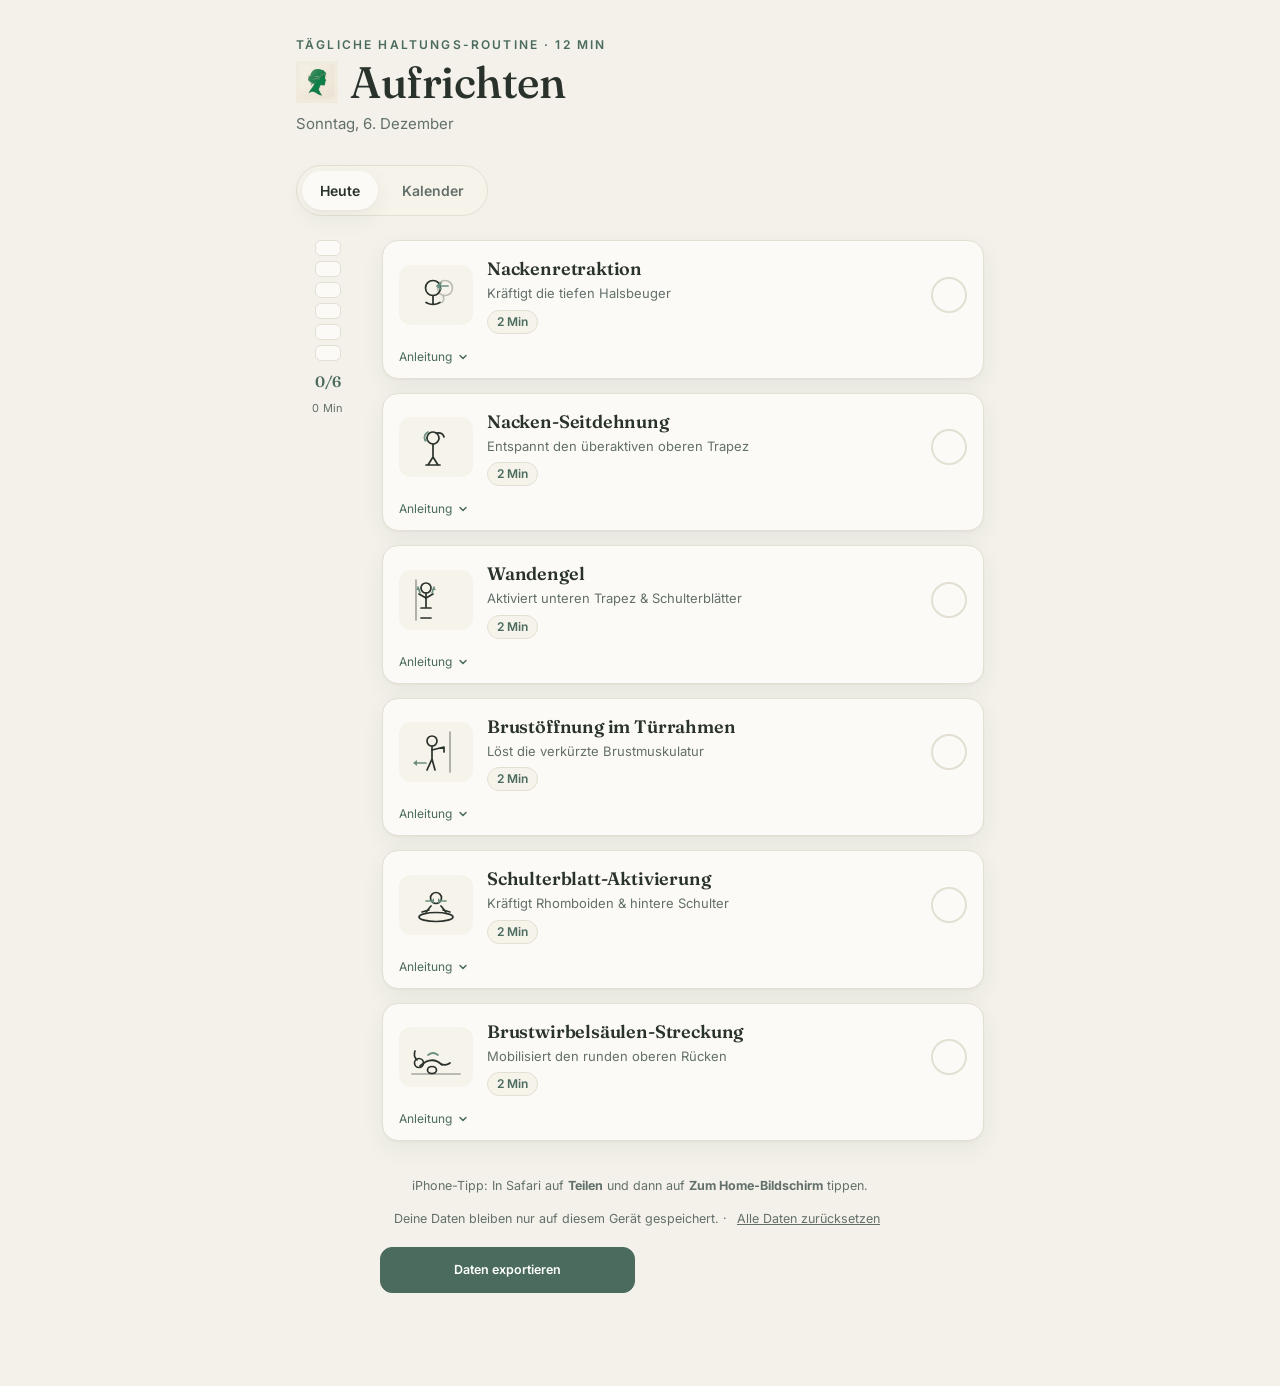
==== commit 847622ac: "Add progress data export" ====
--- a/index.html
+++ b/index.html
@@ -202,6 +202,17 @@
             Alle Daten zurücksetzen
           </button>
         </p>
+        <div class="transfer-actions" aria-label="Fortschrittsdaten verwalten">
+          <button class="transfer-button" type="button" id="exportBtn">
+            Daten exportieren
+          </button>
+        </div>
+        <p
+          class="transfer-status"
+          id="transferStatus"
+          role="status"
+          aria-live="polite"
+        ></p>
       </footer>
     </main>
 
--- a/styles.css
+++ b/styles.css
@@ -646,6 +646,43 @@
   font-size: 12.5px;
   font-family: inherit;
 }
+.transfer-actions {
+  display: grid;
+  grid-template-columns: repeat(2, minmax(0, 1fr));
+  gap: 10px;
+  max-width: 520px;
+  margin: 18px auto 0;
+}
+.transfer-button {
+  min-height: 46px;
+  border: 1px solid var(--sage-deep);
+  border-radius: 12px;
+  padding: 10px 14px;
+  background: var(--sage-deep);
+  color: #fff;
+  cursor: pointer;
+  font-weight: 600;
+  transition:
+    background 0.18s,
+    border-color 0.18s,
+    transform 0.18s;
+}
+.transfer-button:hover {
+  border-color: var(--green);
+  background: var(--green);
+}
+.transfer-button:active {
+  transform: scale(0.98);
+}
+.transfer-button:focus-visible {
+  outline: 2px solid var(--sage);
+  outline-offset: 3px;
+}
+.transfer-status {
+  min-height: 1.5em;
+  margin: 10px auto 0;
+  color: var(--sage-deep);
+}
 .warn {
   background: var(--amber-soft);
   border: 1px solid var(--amber);
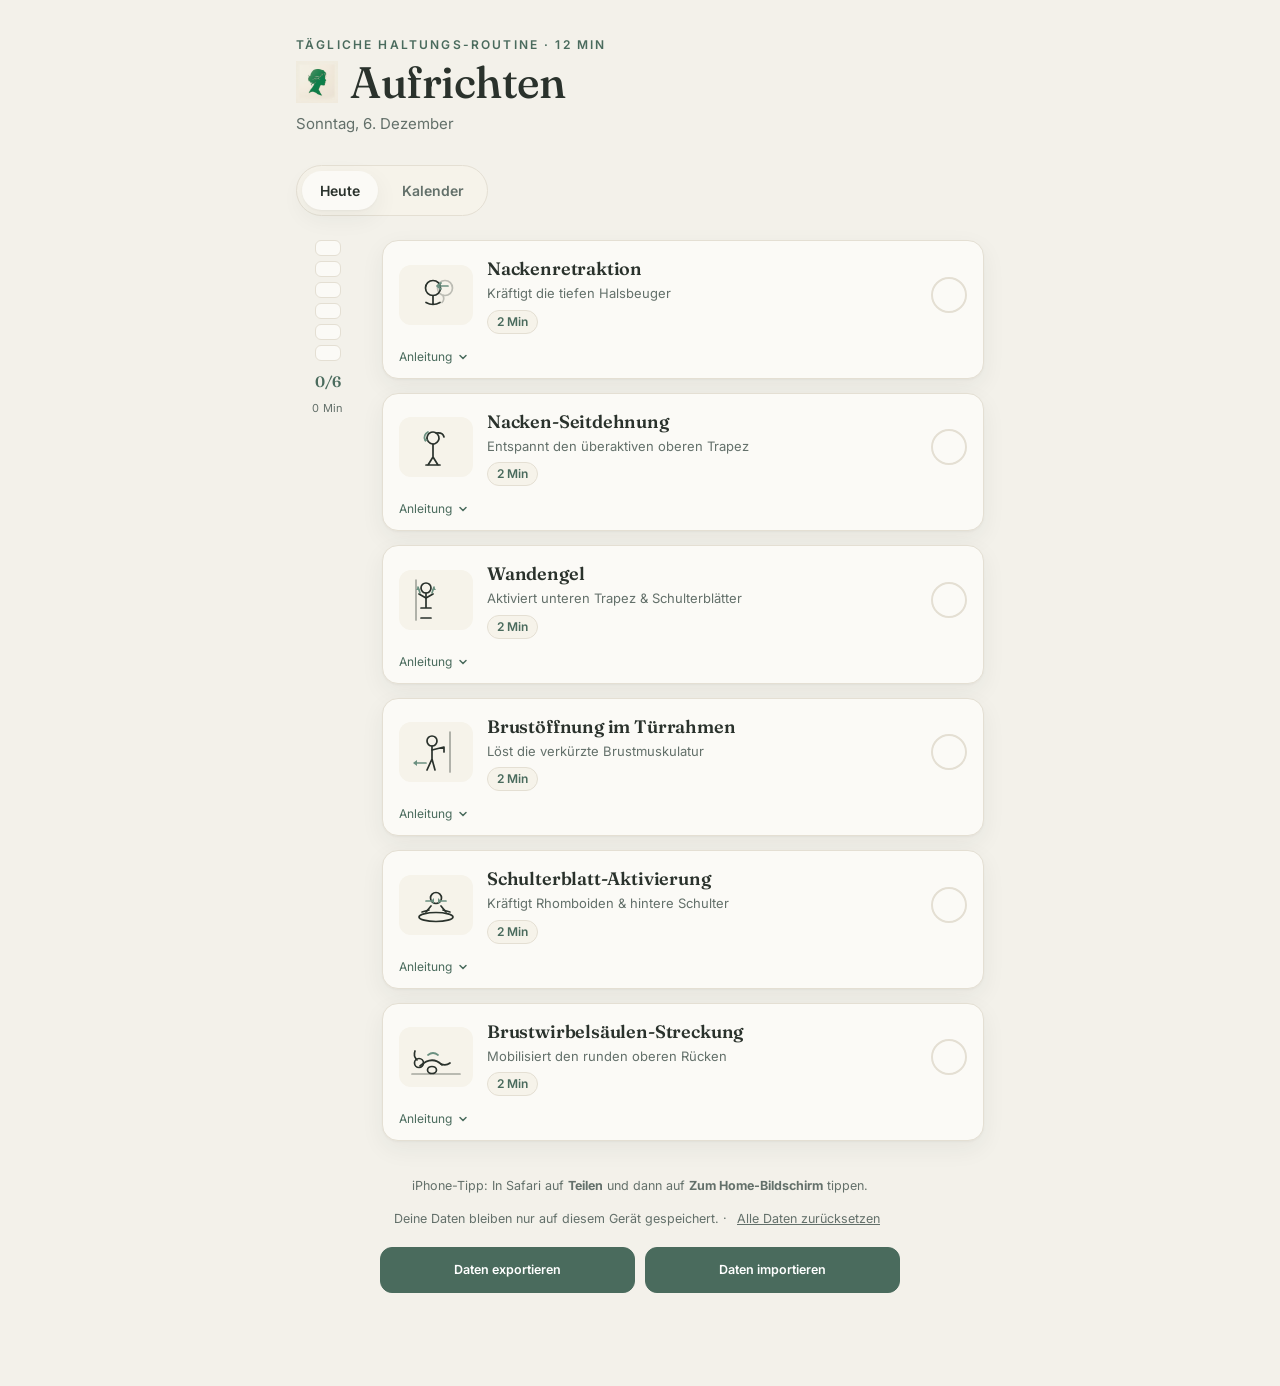
==== commit 795a7a2c: "Add safe progress data import" ====
--- a/index.html
+++ b/index.html
@@ -206,6 +206,15 @@
           <button class="transfer-button" type="button" id="exportBtn">
             Daten exportieren
           </button>
+          <button class="transfer-button" type="button" id="importBtn">
+            Daten importieren
+          </button>
+          <input
+            class="visually-hidden"
+            id="importFile"
+            type="file"
+            accept="application/json,.json"
+          />
         </div>
         <p
           class="transfer-status"
--- a/styles.css
+++ b/styles.css
@@ -646,6 +646,17 @@
   font-size: 12.5px;
   font-family: inherit;
 }
+.visually-hidden {
+  position: absolute !important;
+  width: 1px !important;
+  height: 1px !important;
+  padding: 0 !important;
+  margin: -1px !important;
+  overflow: hidden !important;
+  clip: rect(0 0 0 0) !important;
+  white-space: nowrap !important;
+  border: 0 !important;
+}
 .transfer-actions {
   display: grid;
   grid-template-columns: repeat(2, minmax(0, 1fr));
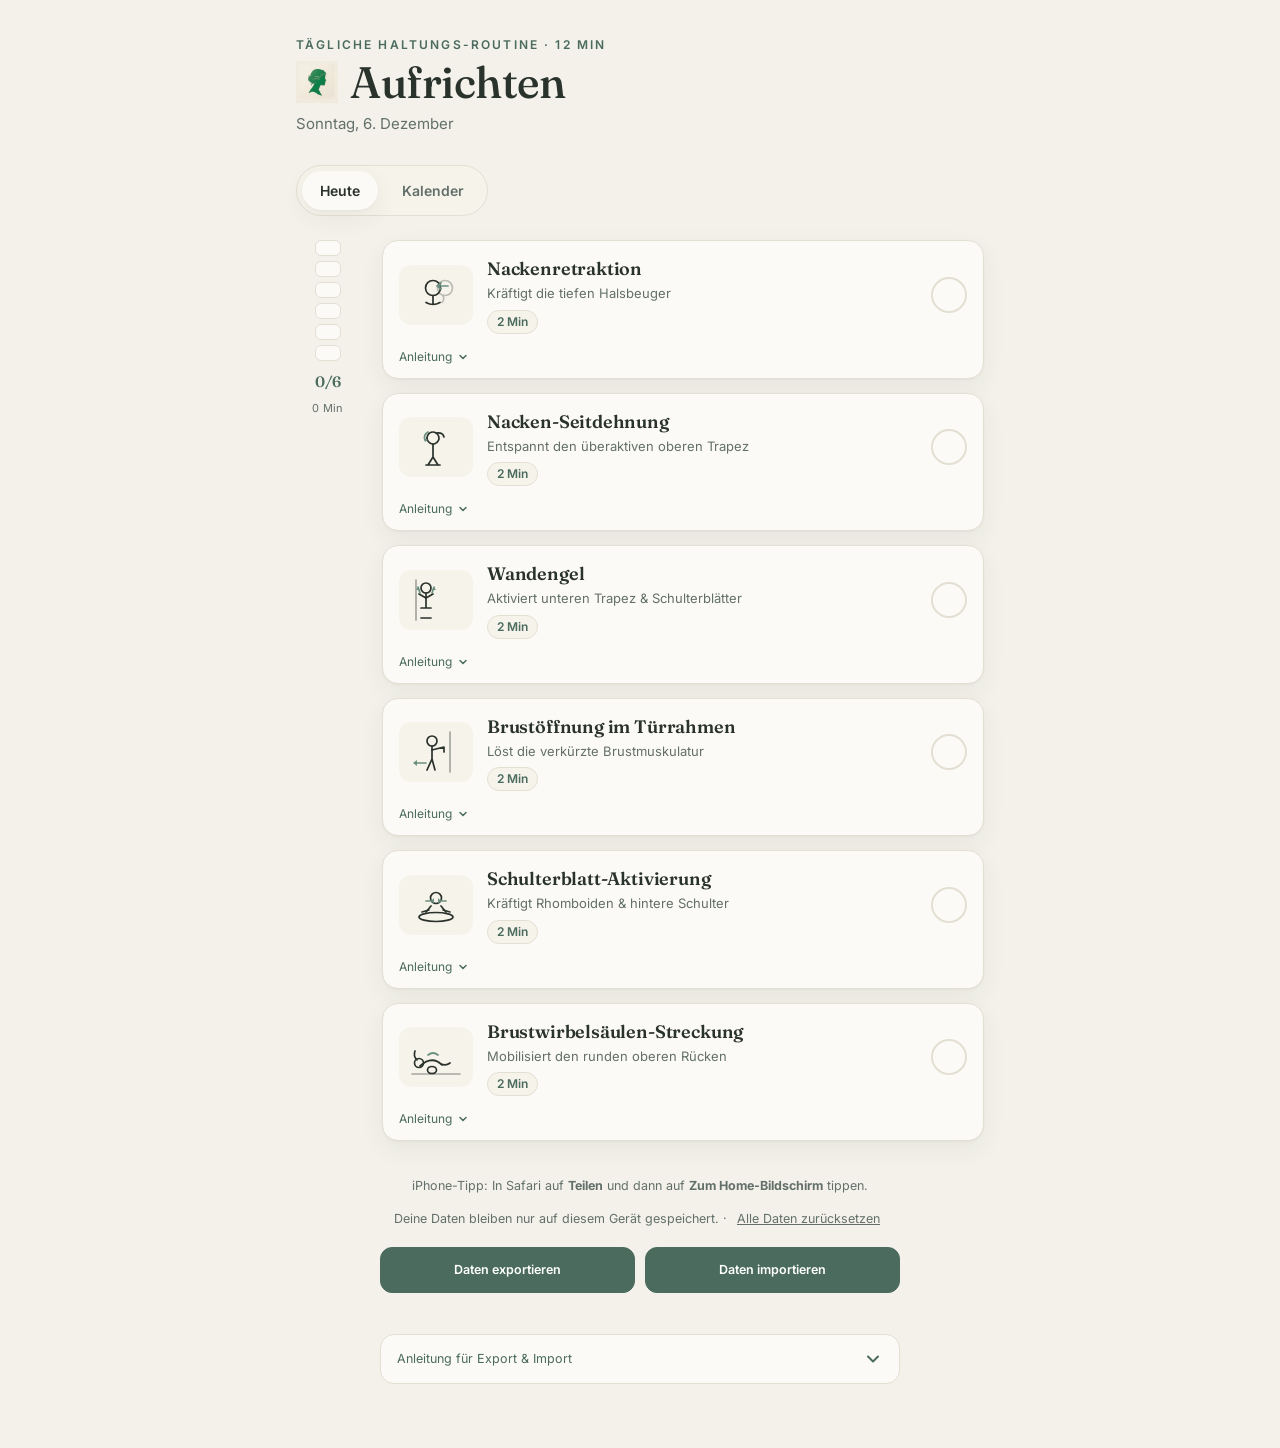
==== commit 3528e409: "Add transfer instructions" ====
--- a/index.html
+++ b/index.html
@@ -222,6 +222,51 @@
           role="status"
           aria-live="polite"
         ></p>
+        <section class="transfer-guide" id="transferGuide">
+          <button
+            class="transfer-guide-toggle"
+            type="button"
+            id="transferGuideToggle"
+            aria-expanded="false"
+            aria-controls="transferGuidePanel"
+          >
+            <span>Anleitung für Export &amp; Import</span>
+            <svg class="chev" viewBox="0 0 20 20" aria-hidden="true">
+              <path d="m5 7.5 5 5 5-5" />
+            </svg>
+          </button>
+          <div
+            class="transfer-guide-panel"
+            id="transferGuidePanel"
+            aria-hidden="true"
+          >
+            <ol>
+              <li>
+                Öffne zuerst die Version, in der deine Fortschritte gespeichert
+                sind – Safari oder die App auf dem Home-Bildschirm.
+              </li>
+              <li>Tippe auf <strong>Daten exportieren</strong>.</li>
+              <li>
+                Wähle im Teilen-Menü <strong>In Dateien sichern</strong> und
+                merke dir den Speicherort.
+              </li>
+              <li>Öffne anschließend die andere Version der Aufrichten-App.</li>
+              <li>
+                Tippe auf <strong>Daten importieren</strong> und wähle die
+                gespeicherte JSON-Datei aus.
+              </li>
+              <li>
+                Haben beide Versionen eigene Fortschritte, exportiere danach die
+                zusammengeführten Daten und importiere sie zurück in die erste
+                Version.
+              </li>
+            </ol>
+            <p>
+              Beim Import werden vorhandene Häkchen nur ergänzt – nichts wird
+              gelöscht.
+            </p>
+          </div>
+        </section>
       </footer>
     </main>
 
--- a/styles.css
+++ b/styles.css
@@ -694,6 +694,75 @@
   margin: 10px auto 0;
   color: var(--sage-deep);
 }
+.transfer-guide {
+  max-width: 520px;
+  margin: 12px auto 0;
+  overflow: hidden;
+  text-align: left;
+  background: var(--surface);
+  border: 1px solid var(--line);
+  border-radius: 14px;
+}
+.transfer-guide-toggle {
+  width: 100%;
+  display: flex;
+  align-items: center;
+  justify-content: space-between;
+  gap: 12px;
+  padding: 14px 16px;
+  border: 0;
+  color: var(--sage-deep);
+  background: transparent;
+  font: 700 13px/1.3 inherit;
+  cursor: pointer;
+  text-align: left;
+}
+.transfer-guide-toggle svg {
+  width: 20px;
+  height: 20px;
+  flex: 0 0 auto;
+  fill: none;
+  stroke: currentColor;
+  stroke-width: 2;
+  stroke-linecap: round;
+  stroke-linejoin: round;
+}
+.transfer-guide-toggle:focus-visible {
+  outline: 2px solid var(--sage);
+  outline-offset: -4px;
+}
+.transfer-guide-panel {
+  max-height: 0;
+  overflow: hidden;
+  transition: max-height 0.35s ease;
+}
+.transfer-guide.open .transfer-guide-panel {
+  max-height: 720px;
+}
+.transfer-guide.open .chev {
+  transform: rotate(180deg);
+}
+.transfer-guide-panel ol {
+  margin: 0;
+  padding: 14px 20px 4px 38px;
+  border-top: 1px dashed var(--line);
+  color: var(--ink);
+  font-size: 13.5px;
+  line-height: 1.55;
+}
+.transfer-guide-panel li {
+  margin-bottom: 9px;
+  padding-left: 3px;
+}
+.transfer-guide-panel p {
+  margin: 4px 16px 16px;
+  padding: 10px 12px;
+  border-radius: 10px;
+  color: var(--sage-deep);
+  background: var(--sage-soft);
+  font-size: 12.5px;
+  line-height: 1.45;
+}
 .warn {
   background: var(--amber-soft);
   border: 1px solid var(--amber);
